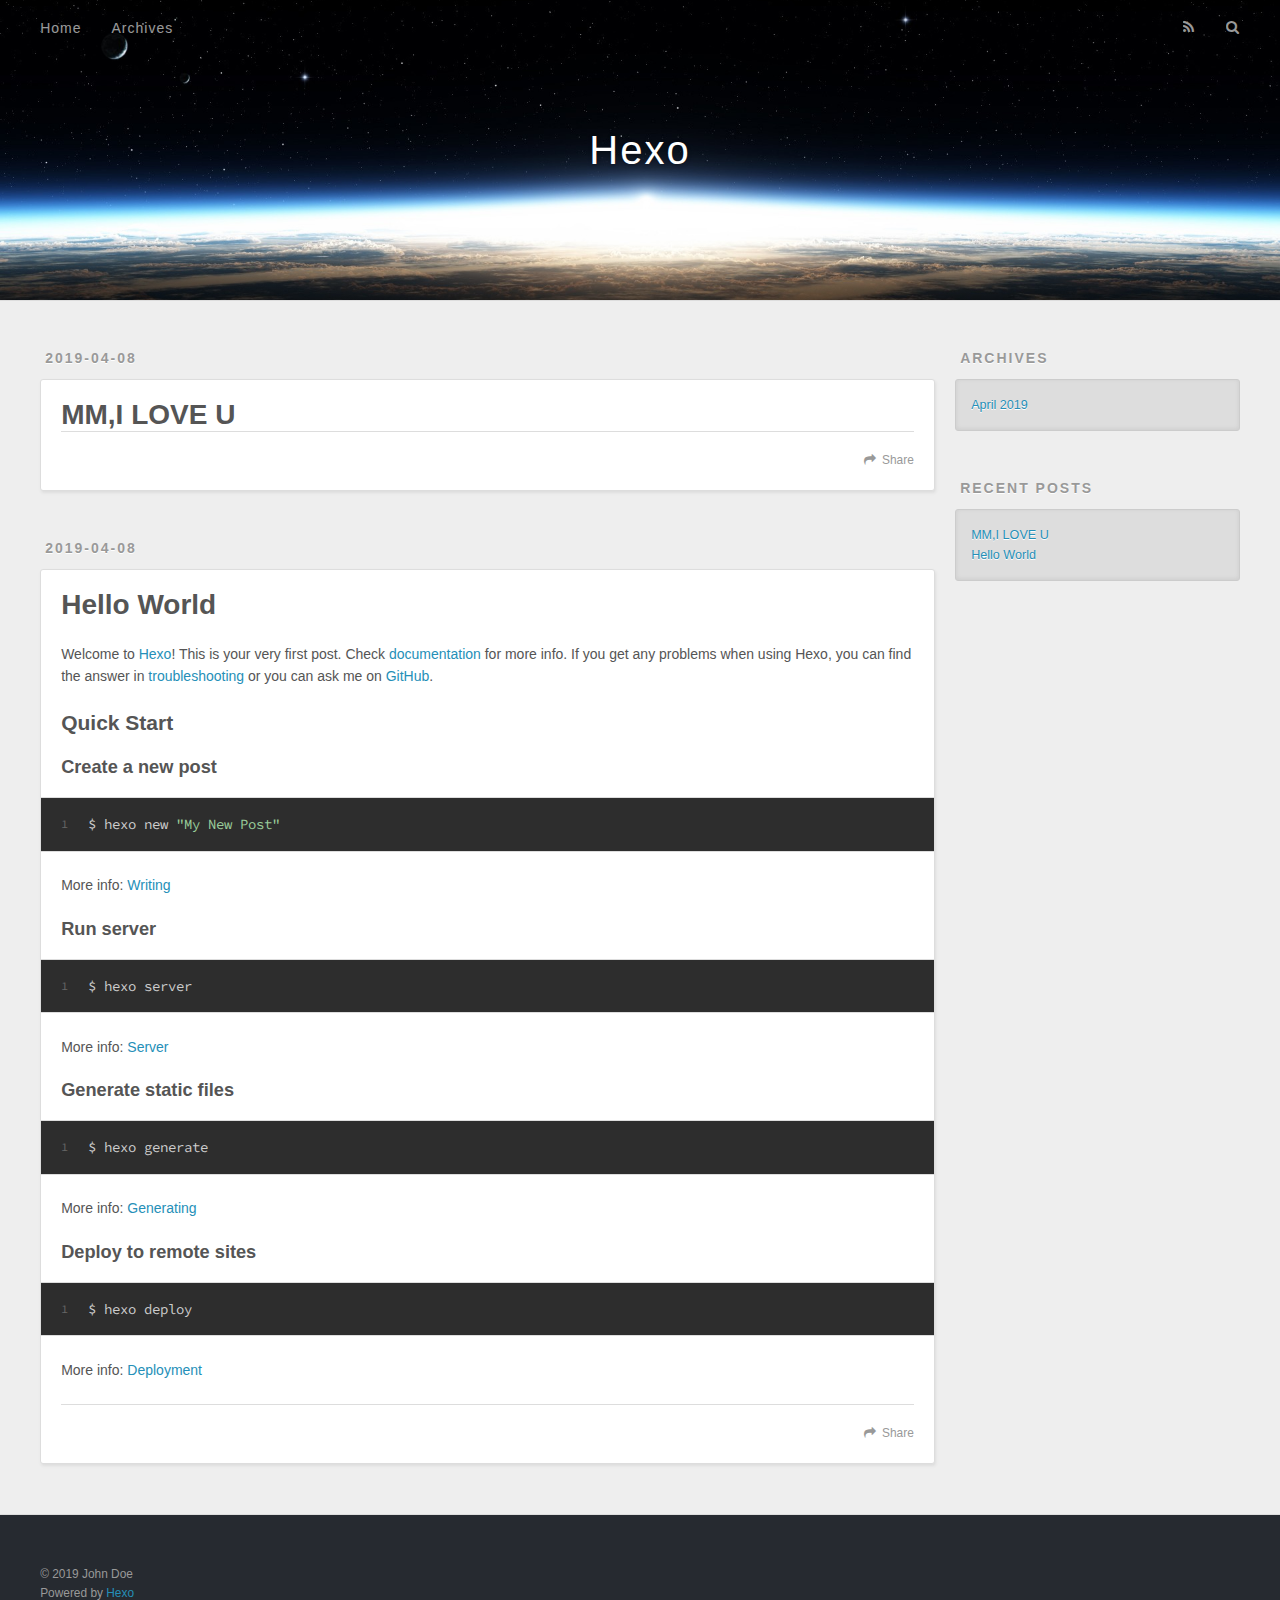
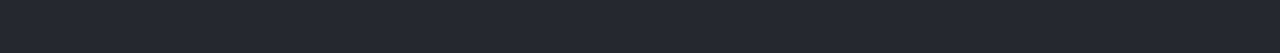
==== index.html @ 5ba22043 "Site updated: 2019-04-08 17:00:58" ====
<!DOCTYPE html>
<html>
<head><meta name="generator" content="Hexo 3.8.0">
  <meta charset="utf-8">
  

  
  <title>Hexo</title>
  <meta name="viewport" content="width=device-width, initial-scale=1, maximum-scale=1">
  <meta property="og:type" content="website">
<meta property="og:title" content="Hexo">
<meta property="og:url" content="http://yoursite.com/index.html">
<meta property="og:site_name" content="Hexo">
<meta property="og:locale" content="default">
<meta name="twitter:card" content="summary">
<meta name="twitter:title" content="Hexo">
  
    <link rel="alternate" href="/atom.xml" title="Hexo" type="application/atom+xml">
  
  
    <link rel="icon" href="/favicon.png">
  
  
    <link href="//fonts.googleapis.com/css?family=Source+Code+Pro" rel="stylesheet" type="text/css">
  
  <link rel="stylesheet" href="/css/style.css">
</head>
</html>
<body>
  <div id="container">
    <div id="wrap">
      <header id="header">
  <div id="banner"></div>
  <div id="header-outer" class="outer">
    <div id="header-title" class="inner">
      <h1 id="logo-wrap">
        <a href="/" id="logo">Hexo</a>
      </h1>
      
    </div>
    <div id="header-inner" class="inner">
      <nav id="main-nav">
        <a id="main-nav-toggle" class="nav-icon"></a>
        
          <a class="main-nav-link" href="/">Home</a>
        
          <a class="main-nav-link" href="/archives">Archives</a>
        
      </nav>
      <nav id="sub-nav">
        
          <a id="nav-rss-link" class="nav-icon" href="/atom.xml" title="RSS Feed"></a>
        
        <a id="nav-search-btn" class="nav-icon" title="Search"></a>
      </nav>
      <div id="search-form-wrap">
        <form action="//google.com/search" method="get" accept-charset="UTF-8" class="search-form"><input type="search" name="q" class="search-form-input" placeholder="Search"><button type="submit" class="search-form-submit">&#xF002;</button><input type="hidden" name="sitesearch" value="http://yoursite.com"></form>
      </div>
    </div>
  </div>
</header>
      <div class="outer">
        <section id="main">
  
    <article id="post-MM-I-LOVE-U" class="article article-type-post" itemscope itemprop="blogPost">
  <div class="article-meta">
    <a href="/2019/04/08/MM-I-LOVE-U/" class="article-date">
  <time datetime="2019-04-08T08:42:18.000Z" itemprop="datePublished">2019-04-08</time>
</a>
    
  </div>
  <div class="article-inner">
    
    
      <header class="article-header">
        
  
    <h1 itemprop="name">
      <a class="article-title" href="/2019/04/08/MM-I-LOVE-U/">MM,I LOVE U</a>
    </h1>
  

      </header>
    
    <div class="article-entry" itemprop="articleBody">
      
        
      
    </div>
    <footer class="article-footer">
      <a data-url="http://yoursite.com/2019/04/08/MM-I-LOVE-U/" data-id="cju83zjp70000f4w2i06jsrc8" class="article-share-link">Share</a>
      
      
    </footer>
  </div>
  
</article>


  
    <article id="post-hello-world" class="article article-type-post" itemscope itemprop="blogPost">
  <div class="article-meta">
    <a href="/2019/04/08/hello-world/" class="article-date">
  <time datetime="2019-04-08T08:13:34.610Z" itemprop="datePublished">2019-04-08</time>
</a>
    
  </div>
  <div class="article-inner">
    
    
      <header class="article-header">
        
  
    <h1 itemprop="name">
      <a class="article-title" href="/2019/04/08/hello-world/">Hello World</a>
    </h1>
  

      </header>
    
    <div class="article-entry" itemprop="articleBody">
      
        <p>Welcome to <a href="https://hexo.io/" target="_blank" rel="noopener">Hexo</a>! This is your very first post. Check <a href="https://hexo.io/docs/" target="_blank" rel="noopener">documentation</a> for more info. If you get any problems when using Hexo, you can find the answer in <a href="https://hexo.io/docs/troubleshooting.html" target="_blank" rel="noopener">troubleshooting</a> or you can ask me on <a href="https://github.com/hexojs/hexo/issues" target="_blank" rel="noopener">GitHub</a>.</p>
<h2 id="Quick-Start"><a href="#Quick-Start" class="headerlink" title="Quick Start"></a>Quick Start</h2><h3 id="Create-a-new-post"><a href="#Create-a-new-post" class="headerlink" title="Create a new post"></a>Create a new post</h3><figure class="highlight bash"><table><tr><td class="gutter"><pre><span class="line">1</span><br></pre></td><td class="code"><pre><span class="line">$ hexo new <span class="string">"My New Post"</span></span><br></pre></td></tr></table></figure>
<p>More info: <a href="https://hexo.io/docs/writing.html" target="_blank" rel="noopener">Writing</a></p>
<h3 id="Run-server"><a href="#Run-server" class="headerlink" title="Run server"></a>Run server</h3><figure class="highlight bash"><table><tr><td class="gutter"><pre><span class="line">1</span><br></pre></td><td class="code"><pre><span class="line">$ hexo server</span><br></pre></td></tr></table></figure>
<p>More info: <a href="https://hexo.io/docs/server.html" target="_blank" rel="noopener">Server</a></p>
<h3 id="Generate-static-files"><a href="#Generate-static-files" class="headerlink" title="Generate static files"></a>Generate static files</h3><figure class="highlight bash"><table><tr><td class="gutter"><pre><span class="line">1</span><br></pre></td><td class="code"><pre><span class="line">$ hexo generate</span><br></pre></td></tr></table></figure>
<p>More info: <a href="https://hexo.io/docs/generating.html" target="_blank" rel="noopener">Generating</a></p>
<h3 id="Deploy-to-remote-sites"><a href="#Deploy-to-remote-sites" class="headerlink" title="Deploy to remote sites"></a>Deploy to remote sites</h3><figure class="highlight bash"><table><tr><td class="gutter"><pre><span class="line">1</span><br></pre></td><td class="code"><pre><span class="line">$ hexo deploy</span><br></pre></td></tr></table></figure>
<p>More info: <a href="https://hexo.io/docs/deployment.html" target="_blank" rel="noopener">Deployment</a></p>

      
    </div>
    <footer class="article-footer">
      <a data-url="http://yoursite.com/2019/04/08/hello-world/" data-id="cju83zjph0001f4w2xnjya88g" class="article-share-link">Share</a>
      
      
    </footer>
  </div>
  
</article>


  


</section>
        
          <aside id="sidebar">
  
    

  
    

  
    
  
    
  <div class="widget-wrap">
    <h3 class="widget-title">Archives</h3>
    <div class="widget">
      <ul class="archive-list"><li class="archive-list-item"><a class="archive-list-link" href="/archives/2019/04/">April 2019</a></li></ul>
    </div>
  </div>


  
    
  <div class="widget-wrap">
    <h3 class="widget-title">Recent Posts</h3>
    <div class="widget">
      <ul>
        
          <li>
            <a href="/2019/04/08/MM-I-LOVE-U/">MM,I LOVE U</a>
          </li>
        
          <li>
            <a href="/2019/04/08/hello-world/">Hello World</a>
          </li>
        
      </ul>
    </div>
  </div>

  
</aside>
        
      </div>
      <footer id="footer">
  
  <div class="outer">
    <div id="footer-info" class="inner">
      &copy; 2019 John Doe<br>
      Powered by <a href="http://hexo.io/" target="_blank">Hexo</a>
    </div>
  </div>
</footer>
    </div>
    <nav id="mobile-nav">
  
    <a href="/" class="mobile-nav-link">Home</a>
  
    <a href="/archives" class="mobile-nav-link">Archives</a>
  
</nav>
    

<script src="//ajax.googleapis.com/ajax/libs/jquery/2.0.3/jquery.min.js"></script>


  <link rel="stylesheet" href="/fancybox/jquery.fancybox.css">
  <script src="/fancybox/jquery.fancybox.pack.js"></script>


<script src="/js/script.js"></script>



  </div>
</body>
</html>
---- css/style.css ----
body {
  width: 100%;
}
body:before,
body:after {
  content: "";
  display: table;
}
body:after {
  clear: both;
}
html,
body,
div,
span,
applet,
object,
iframe,
h1,
h2,
h3,
h4,
h5,
h6,
p,
blockquote,
pre,
a,
abbr,
acronym,
address,
big,
cite,
code,
del,
dfn,
em,
img,
ins,
kbd,
q,
s,
samp,
small,
strike,
strong,
sub,
sup,
tt,
var,
dl,
dt,
dd,
ol,
ul,
li,
fieldset,
form,
label,
legend,
table,
caption,
tbody,
tfoot,
thead,
tr,
th,
td {
  margin: 0;
  padding: 0;
  border: 0;
  outline: 0;
  font-weight: inherit;
  font-style: inherit;
  font-family: inherit;
  font-size: 100%;
  vertical-align: baseline;
}
body {
  line-height: 1;
  color: #000;
  background: #fff;
}
ol,
ul {
  list-style: none;
}
table {
  border-collapse: separate;
  border-spacing: 0;
  vertical-align: middle;
}
caption,
th,
td {
  text-align: left;
  font-weight: normal;
  vertical-align: middle;
}
a img {
  border: none;
}
input,
button {
  margin: 0;
  padding: 0;
}
input::-moz-focus-inner,
button::-moz-focus-inner {
  border: 0;
  padding: 0;
}
@font-face {
  font-family: FontAwesome;
  font-style: normal;
  font-weight: normal;
  src: url("fonts/fontawesome-webfont.eot?v=#4.0.3");
  src: url("fonts/fontawesome-webfont.eot?#iefix&v=#4.0.3") format("embedded-opentype"), url("fonts/fontawesome-webfont.woff?v=#4.0.3") format("woff"), url("fonts/fontawesome-webfont.ttf?v=#4.0.3") format("truetype"), url("fonts/fontawesome-webfont.svg#fontawesomeregular?v=#4.0.3") format("svg");
}
html,
body,
#container {
  height: 100%;
}
body {
  background: #eee;
  font: 14px -apple-system, BlinkMacSystemFont, "Segoe UI", "Roboto", "Oxygen", "Ubuntu", "Cantarell", "Fira Sans", "Droid Sans", "Helvetica Neue", sans-serif;
  -webkit-text-size-adjust: 100%;
}
.outer {
  max-width: 1220px;
  margin: 0 auto;
  padding: 0 20px;
}
.outer:before,
.outer:after {
  content: "";
  display: table;
}
.outer:after {
  clear: both;
}
.inner {
  display: inline;
  float: left;
  width: 98.33333333333333%;
  margin: 0 0.833333333333333%;
}
.left,
.alignleft {
  float: left;
}
.right,
.alignright {
  float: right;
}
.clear {
  clear: both;
}
#container {
  position: relative;
}
.mobile-nav-on {
  overflow: hidden;
}
#wrap {
  height: 100%;
  width: 100%;
  position: absolute;
  top: 0;
  left: 0;
  -webkit-transition: 0.2s ease-out;
  -moz-transition: 0.2s ease-out;
  -ms-transition: 0.2s ease-out;
  transition: 0.2s ease-out;
  z-index: 1;
  background: #eee;
}
.mobile-nav-on #wrap {
  left: 280px;
}
@media screen and (min-width: 768px) {
  #main {
    display: inline;
    float: left;
    width: 73.33333333333333%;
    margin: 0 0.833333333333333%;
  }
}
.article-date,
.article-category-link,
.archive-year,
.widget-title {
  text-decoration: none;
  text-transform: uppercase;
  letter-spacing: 2px;
  color: #999;
  margin-bottom: 1em;
  margin-left: 5px;
  line-height: 1em;
  text-shadow: 0 1px #fff;
  font-weight: bold;
}
.article-inner,
.archive-article-inner {
  background: #fff;
  -webkit-box-shadow: 1px 2px 3px #ddd;
  box-shadow: 1px 2px 3px #ddd;
  border: 1px solid #ddd;
  border-radius: 3px;
}
.article-entry h1,
.widget h1 {
  font-size: 2em;
}
.article-entry h2,
.widget h2 {
  font-size: 1.5em;
}
.article-entry h3,
.widget h3 {
  font-size: 1.3em;
}
.article-entry h4,
.widget h4 {
  font-size: 1.2em;
}
.article-entry h5,
.widget h5 {
  font-size: 1em;
}
.article-entry h6,
.widget h6 {
  font-size: 1em;
  color: #999;
}
.article-entry hr,
.widget hr {
  border: 1px dashed #ddd;
}
.article-entry strong,
.widget strong {
  font-weight: bold;
}
.article-entry em,
.widget em,
.article-entry cite,
.widget cite {
  font-style: italic;
}
.article-entry sup,
.widget sup,
.article-entry sub,
.widget sub {
  font-size: 0.75em;
  line-height: 0;
  position: relative;
  vertical-align: baseline;
}
.article-entry sup,
.widget sup {
  top: -0.5em;
}
.article-entry sub,
.widget sub {
  bottom: -0.2em;
}
.article-entry small,
.widget small {
  font-size: 0.85em;
}
.article-entry acronym,
.widget acronym,
.article-entry abbr,
.widget abbr {
  border-bottom: 1px dotted;
}
.article-entry ul,
.widget ul,
.article-entry ol,
.widget ol,
.article-entry dl,
.widget dl {
  margin: 0 20px;
  line-height: 1.6em;
}
.article-entry ul ul,
.widget ul ul,
.article-entry ol ul,
.widget ol ul,
.article-entry ul ol,
.widget ul ol,
.article-entry ol ol,
.widget ol ol {
  margin-top: 0;
  margin-bottom: 0;
}
.article-entry ul,
.widget ul {
  list-style: disc;
}
.article-entry ol,
.widget ol {
  list-style: decimal;
}
.article-entry dt,
.widget dt {
  font-weight: bold;
}
#header {
  height: 300px;
  position: relative;
  border-bottom: 1px solid #ddd;
}
#header:before,
#header:after {
  content: "";
  position: absolute;
  left: 0;
  right: 0;
  height: 40px;
}
#header:before {
  top: 0;
  background: -webkit-linear-gradient(rgba(0,0,0,0.2), transparent);
  background: -moz-linear-gradient(rgba(0,0,0,0.2), transparent);
  background: -ms-linear-gradient(rgba(0,0,0,0.2), transparent);
  background: linear-gradient(rgba(0,0,0,0.2), transparent);
}
#header:after {
  bottom: 0;
  background: -webkit-linear-gradient(transparent, rgba(0,0,0,0.2));
  background: -moz-linear-gradient(transparent, rgba(0,0,0,0.2));
  background: -ms-linear-gradient(transparent, rgba(0,0,0,0.2));
  background: linear-gradient(transparent, rgba(0,0,0,0.2));
}
#header-outer {
  height: 100%;
  position: relative;
}
#header-inner {
  position: relative;
  overflow: hidden;
}
#banner {
  position: absolute;
  top: 0;
  left: 0;
  width: 100%;
  height: 100%;
  background: url("images/banner.jpg") center #000;
  -webkit-background-size: cover;
  -moz-background-size: cover;
  background-size: cover;
  z-index: -1;
}
#header-title {
  text-align: center;
  height: 40px;
  position: absolute;
  top: 50%;
  left: 0;
  margin-top: -20px;
}
#logo,
#subtitle {
  text-decoration: none;
  color: #fff;
  font-weight: 300;
  text-shadow: 0 1px 4px rgba(0,0,0,0.3);
}
#logo {
  font-size: 40px;
  line-height: 40px;
  letter-spacing: 2px;
}
#subtitle {
  font-size: 16px;
  line-height: 16px;
  letter-spacing: 1px;
}
#subtitle-wrap {
  margin-top: 16px;
}
#main-nav {
  float: left;
  margin-left: -15px;
}
.nav-icon,
.main-nav-link {
  float: left;
  color: #fff;
  opacity: 0.6;
  text-decoration: none;
  text-shadow: 0 1px rgba(0,0,0,0.2);
  -webkit-transition: opacity 0.2s;
  -moz-transition: opacity 0.2s;
  -ms-transition: opacity 0.2s;
  transition: opacity 0.2s;
  display: block;
  padding: 20px 15px;
}
.nav-icon:hover,
.main-nav-link:hover {
  opacity: 1;
}
.nav-icon {
  font-family: FontAwesome;
  text-align: center;
  font-size: 14px;
  width: 14px;
  height: 14px;
  padding: 20px 15px;
  position: relative;
  cursor: pointer;
}
.main-nav-link {
  font-weight: 300;
  letter-spacing: 1px;
}
@media screen and (max-width: 479px) {
  .main-nav-link {
    display: none;
  }
}
#main-nav-toggle {
  display: none;
}
#main-nav-toggle:before {
  content: "\f0c9";
}
@media screen and (max-width: 479px) {
  #main-nav-toggle {
    display: block;
  }
}
#sub-nav {
  float: right;
  margin-right: -15px;
}
#nav-rss-link:before {
  content: "\f09e";
}
#nav-search-btn:before {
  content: "\f002";
}
#search-form-wrap {
  position: absolute;
  top: 15px;
  width: 150px;
  height: 30px;
  right: -150px;
  opacity: 0;
  -webkit-transition: 0.2s ease-out;
  -moz-transition: 0.2s ease-out;
  -ms-transition: 0.2s ease-out;
  transition: 0.2s ease-out;
}
#search-form-wrap.on {
  opacity: 1;
  right: 0;
}
@media screen and (max-width: 479px) {
  #search-form-wrap {
    width: 100%;
    right: -100%;
  }
}
.search-form {
  position: absolute;
  top: 0;
  left: 0;
  right: 0;
  background: #fff;
  padding: 5px 15px;
  border-radius: 15px;
  -webkit-box-shadow: 0 0 10px rgba(0,0,0,0.3);
  box-shadow: 0 0 10px rgba(0,0,0,0.3);
}
.search-form-input {
  border: none;
  background: none;
  color: #555;
  width: 100%;
  font: 13px -apple-system, BlinkMacSystemFont, "Segoe UI", "Roboto", "Oxygen", "Ubuntu", "Cantarell", "Fira Sans", "Droid Sans", "Helvetica Neue", sans-serif;
  outline: none;
}
.search-form-input::-webkit-search-results-decoration,
.search-form-input::-webkit-search-cancel-button {
  -webkit-appearance: none;
}
.search-form-submit {
  position: absolute;
  top: 50%;
  right: 10px;
  margin-top: -7px;
  font: 13px FontAwesome;
  border: none;
  background: none;
  color: #bbb;
  cursor: pointer;
}
.search-form-submit:hover,
.search-form-submit:focus {
  color: #777;
}
.article {
  margin: 50px 0;
}
.article-inner {
  overflow: hidden;
}
.article-meta:before,
.article-meta:after {
  content: "";
  display: table;
}
.article-meta:after {
  clear: both;
}
.article-date {
  float: left;
}
.article-category {
  float: left;
  line-height: 1em;
  color: #ccc;
  text-shadow: 0 1px #fff;
  margin-left: 8px;
}
.article-category:before {
  content: "\2022";
}
.article-category-link {
  margin: 0 12px 1em;
}
.article-header {
  padding: 20px 20px 0;
}
.article-title {
  text-decoration: none;
  font-size: 2em;
  font-weight: bold;
  color: #555;
  line-height: 1.1em;
  -webkit-transition: color 0.2s;
  -moz-transition: color 0.2s;
  -ms-transition: color 0.2s;
  transition: color 0.2s;
}
a.article-title:hover {
  color: #258fb8;
}
.article-entry {
  color: #555;
  padding: 0 20px;
}
.article-entry:before,
.article-entry:after {
  content: "";
  display: table;
}
.article-entry:after {
  clear: both;
}
.article-entry p,
.article-entry table {
  line-height: 1.6em;
  margin: 1.6em 0;
}
.article-entry h1,
.article-entry h2,
.article-entry h3,
.article-entry h4,
.article-entry h5,
.article-entry h6 {
  font-weight: bold;
}
.article-entry h1,
.article-entry h2,
.article-entry h3,
.article-entry h4,
.article-entry h5,
.article-entry h6 {
  line-height: 1.1em;
  margin: 1.1em 0;
}
.article-entry a {
  color: #258fb8;
  text-decoration: none;
}
.article-entry a:hover {
  text-decoration: underline;
}
.article-entry ul,
.article-entry ol,
.article-entry dl {
  margin-top: 1.6em;
  margin-bottom: 1.6em;
}
.article-entry img,
.article-entry video {
  max-width: 100%;
  height: auto;
  display: block;
  margin: auto;
}
.article-entry iframe {
  border: none;
}
.article-entry table {
  width: 100%;
  border-collapse: collapse;
  border-spacing: 0;
}
.article-entry th {
  font-weight: bold;
  border-bottom: 3px solid #ddd;
  padding-bottom: 0.5em;
}
.article-entry td {
  border-bottom: 1px solid #ddd;
  padding: 10px 0;
}
.article-entry blockquote {
  font-family: Georgia, "Times New Roman", serif;
  font-size: 1.4em;
  margin: 1.6em 20px;
  text-align: center;
}
.article-entry blockquote footer {
  font-size: 14px;
  margin: 1.6em 0;
  font-family: -apple-system, BlinkMacSystemFont, "Segoe UI", "Roboto", "Oxygen", "Ubuntu", "Cantarell", "Fira Sans", "Droid Sans", "Helvetica Neue", sans-serif;
}
.article-entry blockquote footer cite:before {
  content: "—";
  padding: 0 0.5em;
}
.article-entry .pullquote {
  text-align: left;
  width: 45%;
  margin: 0;
}
.article-entry .pullquote.left {
  margin-left: 0.5em;
  margin-right: 1em;
}
.article-entry .pullquote.right {
  margin-right: 0.5em;
  margin-left: 1em;
}
.article-entry .caption {
  color: #999;
  display: block;
  font-size: 0.9em;
  margin-top: 0.5em;
  position: relative;
  text-align: center;
}
.article-entry .video-container {
  position: relative;
  padding-top: 56.25%;
  height: 0;
  overflow: hidden;
}
.article-entry .video-container iframe,
.article-entry .video-container object,
.article-entry .video-container embed {
  position: absolute;
  top: 0;
  left: 0;
  width: 100%;
  height: 100%;
  margin-top: 0;
}
.article-more-link a {
  display: inline-block;
  line-height: 1em;
  padding: 6px 15px;
  border-radius: 15px;
  background: #eee;
  color: #999;
  text-shadow: 0 1px #fff;
  text-decoration: none;
}
.article-more-link a:hover {
  background: #258fb8;
  color: #fff;
  text-decoration: none;
  text-shadow: 0 1px #1e7293;
}
.article-footer {
  font-size: 0.85em;
  line-height: 1.6em;
  border-top: 1px solid #ddd;
  padding-top: 1.6em;
  margin: 0 20px 20px;
}
.article-footer:before,
.article-footer:after {
  content: "";
  display: table;
}
.article-footer:after {
  clear: both;
}
.article-footer a {
  color: #999;
  text-decoration: none;
}
.article-footer a:hover {
  color: #555;
}
.article-tag-list-item {
  float: left;
  margin-right: 10px;
}
.article-tag-list-link:before {
  content: "#";
}
.article-comment-link {
  float: right;
}
.article-comment-link:before {
  content: "\f075";
  font-family: FontAwesome;
  padding-right: 8px;
}
.article-share-link {
  cursor: pointer;
  float: right;
  margin-left: 20px;
}
.article-share-link:before {
  content: "\f064";
  font-family: FontAwesome;
  padding-right: 6px;
}
#article-nav {
  position: relative;
}
#article-nav:before,
#article-nav:after {
  content: "";
  display: table;
}
#article-nav:after {
  clear: both;
}
@media screen and (min-width: 768px) {
  #article-nav {
    margin: 50px 0;
  }
  #article-nav:before {
    width: 8px;
    height: 8px;
    position: absolute;
    top: 50%;
    left: 50%;
    margin-top: -4px;
    margin-left: -4px;
    content: "";
    border-radius: 50%;
    background: #ddd;
    -webkit-box-shadow: 0 1px 2px #fff;
    box-shadow: 0 1px 2px #fff;
  }
}
.article-nav-link-wrap {
  text-decoration: none;
  text-shadow: 0 1px #fff;
  color: #999;
  -webkit-box-sizing: border-box;
  -moz-box-sizing: border-box;
  box-sizing: border-box;
  margin-top: 50px;
  text-align: center;
  display: block;
}
.article-nav-link-wrap:hover {
  color: #555;
}
@media screen and (min-width: 768px) {
  .article-nav-link-wrap {
    width: 50%;
    margin-top: 0;
  }
}
@media screen and (min-width: 768px) {
  #article-nav-newer {
    float: left;
    text-align: right;
    padding-right: 20px;
  }
}
@media screen and (min-width: 768px) {
  #article-nav-older {
    float: right;
    text-align: left;
    padding-left: 20px;
  }
}
.article-nav-caption {
  text-transform: uppercase;
  letter-spacing: 2px;
  color: #ddd;
  line-height: 1em;
  font-weight: bold;
}
#article-nav-newer .article-nav-caption {
  margin-right: -2px;
}
.article-nav-title {
  font-size: 0.85em;
  line-height: 1.6em;
  margin-top: 0.5em;
}
.article-share-box {
  position: absolute;
  display: none;
  background: #fff;
  -webkit-box-shadow: 1px 2px 10px rgba(0,0,0,0.2);
  box-shadow: 1px 2px 10px rgba(0,0,0,0.2);
  border-radius: 3px;
  margin-left: -145px;
  overflow: hidden;
  z-index: 1;
}
.article-share-box.on {
  display: block;
}
.article-share-input {
  width: 100%;
  background: none;
  -webkit-box-sizing: border-box;
  -moz-box-sizing: border-box;
  box-sizing: border-box;
  font: 14px -apple-system, BlinkMacSystemFont, "Segoe UI", "Roboto", "Oxygen", "Ubuntu", "Cantarell", "Fira Sans", "Droid Sans", "Helvetica Neue", sans-serif;
  padding: 0 15px;
  color: #555;
  outline: none;
  border: 1px solid #ddd;
  border-radius: 3px 3px 0 0;
  height: 36px;
  line-height: 36px;
}
.article-share-links {
  background: #eee;
}
.article-share-links:before,
.article-share-links:after {
  content: "";
  display: table;
}
.article-share-links:after {
  clear: both;
}
.article-share-twitter,
.article-share-facebook,
.article-share-pinterest,
.article-share-google {
  width: 50px;
  height: 36px;
  display: block;
  float: left;
  position: relative;
  color: #999;
  text-shadow: 0 1px #fff;
}
.article-share-twitter:before,
.article-share-facebook:before,
.article-share-pinterest:before,
.article-share-google:before {
  font-size: 20px;
  font-family: FontAwesome;
  width: 20px;
  height: 20px;
  position: absolute;
  top: 50%;
  left: 50%;
  margin-top: -10px;
  margin-left: -10px;
  text-align: center;
}
.article-share-twitter:hover,
.article-share-facebook:hover,
.article-share-pinterest:hover,
.article-share-google:hover {
  color: #fff;
}
.article-share-twitter:before {
  content: "\f099";
}
.article-share-twitter:hover {
  background: #00aced;
  text-shadow: 0 1px #008abe;
}
.article-share-facebook:before {
  content: "\f09a";
}
.article-share-facebook:hover {
  background: #3b5998;
  text-shadow: 0 1px #2f477a;
}
.article-share-pinterest:before {
  content: "\f0d2";
}
.article-share-pinterest:hover {
  background: #cb2027;
  text-shadow: 0 1px #a21a1f;
}
.article-share-google:before {
  content: "\f0d5";
}
.article-share-google:hover {
  background: #dd4b39;
  text-shadow: 0 1px #be3221;
}
.article-gallery {
  background: #000;
  position: relative;
}
.article-gallery-photos {
  position: relative;
  overflow: hidden;
}
.article-gallery-img {
  display: none;
  max-width: 100%;
}
.article-gallery-img:first-child {
  display: block;
}
.article-gallery-img.loaded {
  position: absolute;
  display: block;
}
.article-gallery-img img {
  display: block;
  max-width: 100%;
  margin: 0 auto;
}
#comments {
  background: #fff;
  -webkit-box-shadow: 1px 2px 3px #ddd;
  box-shadow: 1px 2px 3px #ddd;
  padding: 20px;
  border: 1px solid #ddd;
  border-radius: 3px;
  margin: 50px 0;
}
#comments a {
  color: #258fb8;
}
.archives-wrap {
  margin: 50px 0;
}
.archives:before,
.archives:after {
  content: "";
  display: table;
}
.archives:after {
  clear: both;
}
.archive-year-wrap {
  margin-bottom: 1em;
}
.archives {
  -webkit-column-gap: 10px;
  -moz-column-gap: 10px;
  column-gap: 10px;
}
@media screen and (min-width: 480px) and (max-width: 767px) {
  .archives {
    -webkit-column-count: 2;
    -moz-column-count: 2;
    column-count: 2;
  }
}
@media screen and (min-width: 768px) {
  .archives {
    -webkit-column-count: 3;
    -moz-column-count: 3;
    column-count: 3;
  }
}
.archive-article {
  -webkit-column-break-inside: avoid;
  page-break-inside: avoid;
  overflow: hidden;
  break-inside: avoid-column;
}
.archive-article-inner {
  padding: 10px;
  margin-bottom: 15px;
}
.archive-article-title {
  text-decoration: none;
  font-weight: bold;
  color: #555;
  -webkit-transition: color 0.2s;
  -moz-transition: color 0.2s;
  -ms-transition: color 0.2s;
  transition: color 0.2s;
  line-height: 1.6em;
}
.archive-article-title:hover {
  color: #258fb8;
}
.archive-article-footer {
  margin-top: 1em;
}
.archive-article-date {
  color: #999;
  text-decoration: none;
  font-size: 0.85em;
  line-height: 1em;
  margin-bottom: 0.5em;
  display: block;
}
#page-nav {
  margin: 50px auto;
  background: #fff;
  -webkit-box-shadow: 1px 2px 3px #ddd;
  box-shadow: 1px 2px 3px #ddd;
  border: 1px solid #ddd;
  border-radius: 3px;
  text-align: center;
  color: #999;
  overflow: hidden;
}
#page-nav:before,
#page-nav:after {
  content: "";
  display: table;
}
#page-nav:after {
  clear: both;
}
#page-nav a,
#page-nav span {
  padding: 10px 20px;
  line-height: 1;
  height: 2ex;
}
#page-nav a {
  color: #999;
  text-decoration: none;
}
#page-nav a:hover {
  background: #999;
  color: #fff;
}
#page-nav .prev {
  float: left;
}
#page-nav .next {
  float: right;
}
#page-nav .page-number {
  display: inline-block;
}
@media screen and (max-width: 479px) {
  #page-nav .page-number {
    display: none;
  }
}
#page-nav .current {
  color: #555;
  font-weight: bold;
}
#page-nav .space {
  color: #ddd;
}
#footer {
  background: #262a30;
  padding: 50px 0;
  border-top: 1px solid #ddd;
  color: #999;
}
#footer a {
  color: #258fb8;
  text-decoration: none;
}
#footer a:hover {
  text-decoration: underline;
}
#footer-info {
  line-height: 1.6em;
  font-size: 0.85em;
}
.article-entry pre,
.article-entry .highlight {
  background: #2d2d2d;
  margin: 0 -20px;
  padding: 15px 20px;
  border-style: solid;
  border-color: #ddd;
  border-width: 1px 0;
  overflow: auto;
  color: #ccc;
  line-height: 22.400000000000002px;
}
.article-entry .highlight .gutter pre,
.article-entry .gist .gist-file .gist-data .line-numbers {
  color: #666;
  font-size: 0.85em;
}
.article-entry pre,
.article-entry code {
  font-family: "Source Code Pro", Consolas, Monaco, Menlo, Consolas, monospace;
}
.article-entry code {
  background: #eee;
  text-shadow: 0 1px #fff;
  padding: 0 0.3em;
}
.article-entry pre code {
  background: none;
  text-shadow: none;
  padding: 0;
}
.article-entry .highlight pre {
  border: none;
  margin: 0;
  padding: 0;
}
.article-entry .highlight table {
  margin: 0;
  width: auto;
}
.article-entry .highlight td {
  border: none;
  padding: 0;
}
.article-entry .highlight figcaption {
  font-size: 0.85em;
  color: #999;
  line-height: 1em;
  margin-bottom: 1em;
}
.article-entry .highlight figcaption:before,
.article-entry .highlight figcaption:after {
  content: "";
  display: table;
}
.article-entry .highlight figcaption:after {
  clear: both;
}
.article-entry .highlight figcaption a {
  float: right;
}
.article-entry .highlight .gutter pre {
  text-align: right;
  padding-right: 20px;
}
.article-entry .highlight .line {
  height: 22.400000000000002px;
}
.article-entry .highlight .line.marked {
  background: #515151;
}
.article-entry .gist {
  margin: 0 -20px;
  border-style: solid;
  border-color: #ddd;
  border-width: 1px 0;
  background: #2d2d2d;
  padding: 15px 20px 15px 0;
}
.article-entry .gist .gist-file {
  border: none;
  font-family: "Source Code Pro", Consolas, Monaco, Menlo, Consolas, monospace;
  margin: 0;
}
.article-entry .gist .gist-file .gist-data {
  background: none;
  border: none;
}
.article-entry .gist .gist-file .gist-data .line-numbers {
  background: none;
  border: none;
  padding: 0 20px 0 0;
}
.article-entry .gist .gist-file .gist-data .line-data {
  padding: 0 !important;
}
.article-entry .gist .gist-file .highlight {
  margin: 0;
  padding: 0;
  border: none;
}
.article-entry .gist .gist-file .gist-meta {
  background: #2d2d2d;
  color: #999;
  font: 0.85em -apple-system, BlinkMacSystemFont, "Segoe UI", "Roboto", "Oxygen", "Ubuntu", "Cantarell", "Fira Sans", "Droid Sans", "Helvetica Neue", sans-serif;
  text-shadow: 0 0;
  padding: 0;
  margin-top: 1em;
  margin-left: 20px;
}
.article-entry .gist .gist-file .gist-meta a {
  color: #258fb8;
  font-weight: normal;
}
.article-entry .gist .gist-file .gist-meta a:hover {
  text-decoration: underline;
}
pre .comment,
pre .title {
  color: #999;
}
pre .variable,
pre .attribute,
pre .tag,
pre .regexp,
pre .ruby .constant,
pre .xml .tag .title,
pre .xml .pi,
pre .xml .doctype,
pre .html .doctype,
pre .css .id,
pre .css .class,
pre .css .pseudo {
  color: #f2777a;
}
pre .number,
pre .preprocessor,
pre .built_in,
pre .literal,
pre .params,
pre .constant {
  color: #f99157;
}
pre .class,
pre .ruby .class .title,
pre .css .rules .attribute {
  color: #9c9;
}
pre .string,
pre .value,
pre .inheritance,
pre .header,
pre .ruby .symbol,
pre .xml .cdata {
  color: #9c9;
}
pre .css .hexcolor {
  color: #6cc;
}
pre .function,
pre .python .decorator,
pre .python .title,
pre .ruby .function .title,
pre .ruby .title .keyword,
pre .perl .sub,
pre .javascript .title,
pre .coffeescript .title {
  color: #69c;
}
pre .keyword,
pre .javascript .function {
  color: #c9c;
}
@media screen and (max-width: 479px) {
  #mobile-nav {
    position: absolute;
    top: 0;
    left: 0;
    width: 280px;
    height: 100%;
    background: #191919;
    border-right: 1px solid #fff;
  }
}
@media screen and (max-width: 479px) {
  .mobile-nav-link {
    display: block;
    color: #999;
    text-decoration: none;
    padding: 15px 20px;
    font-weight: bold;
  }
  .mobile-nav-link:hover {
    color: #fff;
  }
}
@media screen and (min-width: 768px) {
  #sidebar {
    display: inline;
    float: left;
    width: 23.333333333333332%;
    margin: 0 0.833333333333333%;
  }
}
.widget-wrap {
  margin: 50px 0;
}
.widget {
  color: #777;
  text-shadow: 0 1px #fff;
  background: #ddd;
  -webkit-box-shadow: 0 -1px 4px #ccc inset;
  box-shadow: 0 -1px 4px #ccc inset;
  border: 1px solid #ccc;
  padding: 15px;
  border-radius: 3px;
}
.widget a {
  color: #258fb8;
  text-decoration: none;
}
.widget a:hover {
  text-decoration: underline;
}
.widget ul ul,
.widget ol ul,
.widget dl ul,
.widget ul ol,
.widget ol ol,
.widget dl ol,
.widget ul dl,
.widget ol dl,
.widget dl dl {
  margin-left: 15px;
  list-style: disc;
}
.widget {
  line-height: 1.6em;
  word-wrap: break-word;
  font-size: 0.9em;
}
.widget ul,
.widget ol {
  list-style: none;
  margin: 0;
}
.widget ul ul,
.widget ol ul,
.widget ul ol,
.widget ol ol {
  margin: 0 20px;
}
.widget ul ul,
.widget ol ul {
  list-style: disc;
}
.widget ul ol,
.widget ol ol {
  list-style: decimal;
}
.category-list-count,
.tag-list-count,
.archive-list-count {
  padding-left: 5px;
  color: #999;
  font-size: 0.85em;
}
.category-list-count:before,
.tag-list-count:before,
.archive-list-count:before {
  content: "(";
}
.category-list-count:after,
.tag-list-count:after,
.archive-list-count:after {
  content: ")";
}
.tagcloud a {
  margin-right: 5px;
  display: inline-block;
}
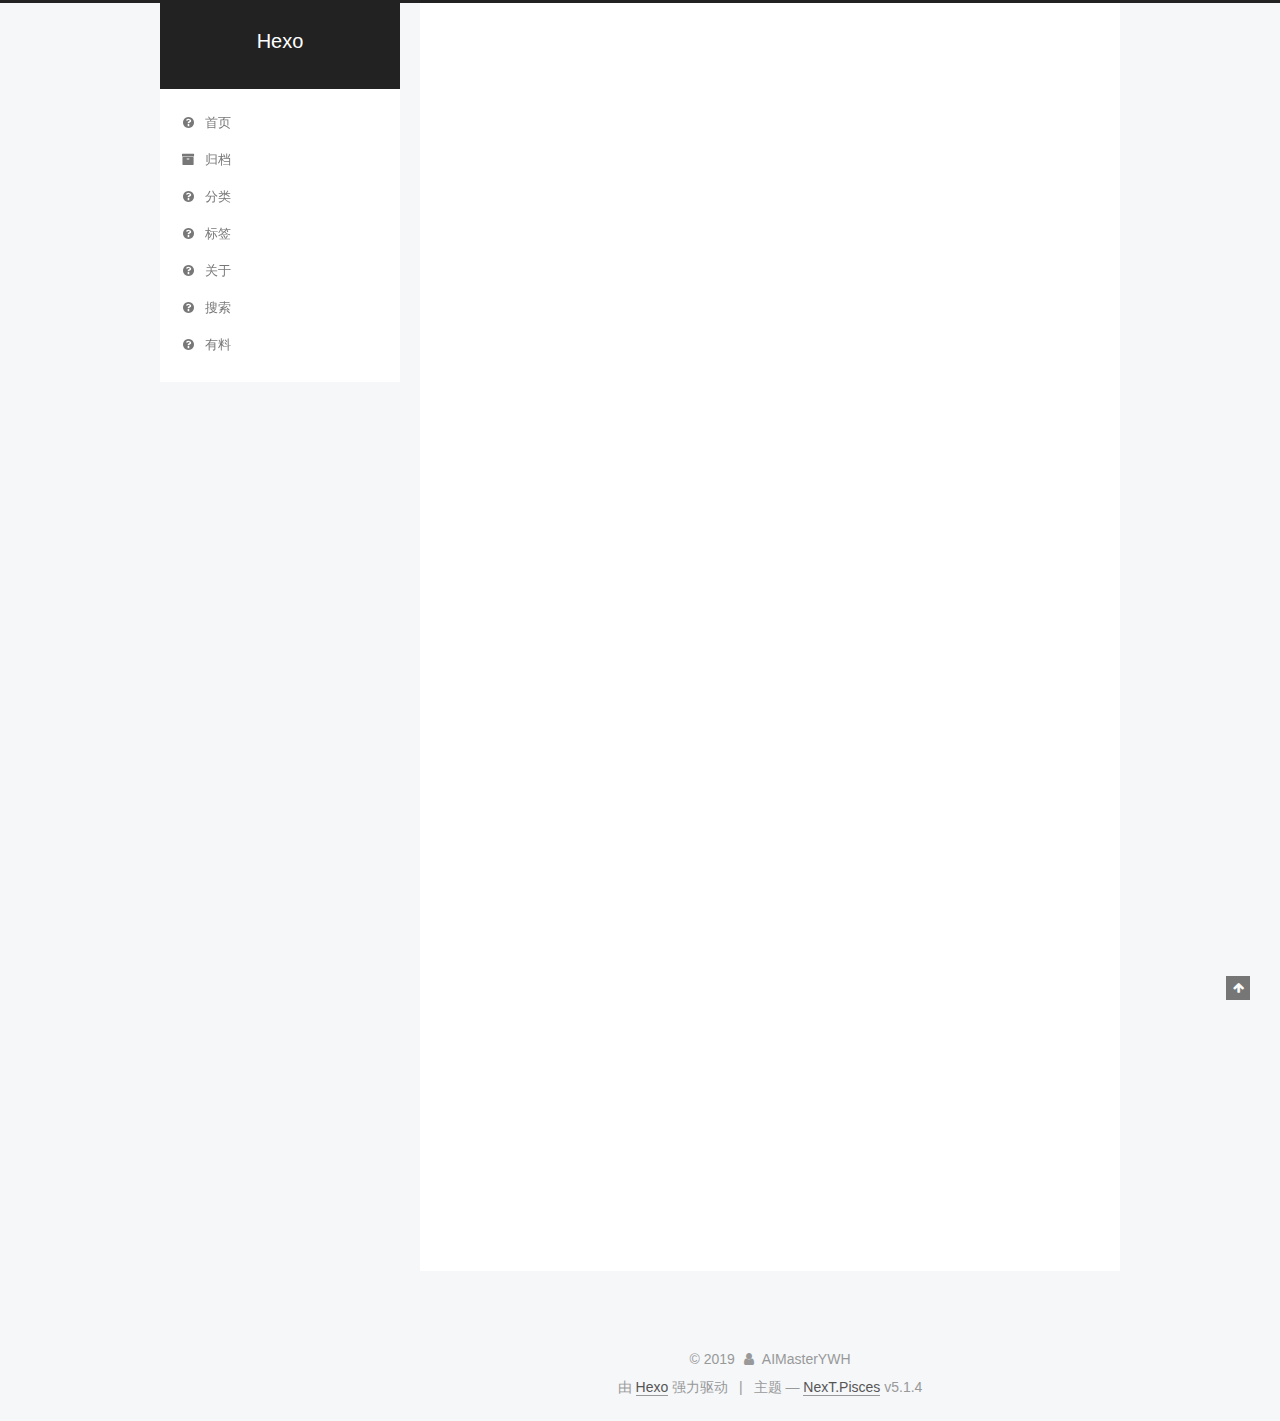
==== commit 949d81d0: "Site updated: 2019-04-08 18:37:07" ====
--- a/index.html
+++ b/index.html
@@ -1,126 +1,475 @@
 <!DOCTYPE html>
-<html>
+
+
+
+  
+
+
+<html class="theme-next pisces use-motion" lang="zh-Hans">
 <head><meta name="generator" content="Hexo 3.8.0">
-  <meta charset="utf-8">
-  
-
-  
-  <title>Hexo</title>
-  <meta name="viewport" content="width=device-width, initial-scale=1, maximum-scale=1">
-  <meta property="og:type" content="website">
+  <meta charset="UTF-8">
+<meta http-equiv="X-UA-Compatible" content="IE=edge">
+<meta name="viewport" content="width=device-width, initial-scale=1, maximum-scale=1">
+<meta name="theme-color" content="#222">
+
+
+
+
+
+
+
+
+
+<meta http-equiv="Cache-Control" content="no-transform">
+<meta http-equiv="Cache-Control" content="no-siteapp">
+
+
+
+
+
+
+
+
+
+
+
+
+
+
+
+
+  
+  
+  <link href="/lib/fancybox/source/jquery.fancybox.css?v=2.1.5" rel="stylesheet" type="text/css">
+
+
+
+
+
+
+
+<link href="/lib/font-awesome/css/font-awesome.min.css?v=4.6.2" rel="stylesheet" type="text/css">
+
+<link href="/css/main.css?v=5.1.4" rel="stylesheet" type="text/css">
+
+
+  <link rel="apple-touch-icon" sizes="180x180" href="/images/apple-touch-icon-next.png?v=5.1.4">
+
+
+  <link rel="icon" type="image/png" sizes="32x32" href="/images/favicon-32x32-next.png?v=5.1.4">
+
+
+  <link rel="icon" type="image/png" sizes="16x16" href="/images/favicon-16x16-next.png?v=5.1.4">
+
+
+  <link rel="mask-icon" href="/images/logo.svg?v=5.1.4" color="#222">
+
+
+
+
+
+  <meta name="keywords" content="Hexo, NexT">
+
+
+
+
+
+
+
+
+
+
+<meta property="og:type" content="website">
 <meta property="og:title" content="Hexo">
 <meta property="og:url" content="http://yoursite.com/index.html">
 <meta property="og:site_name" content="Hexo">
-<meta property="og:locale" content="default">
+<meta property="og:locale" content="zh-Hans">
 <meta name="twitter:card" content="summary">
 <meta name="twitter:title" content="Hexo">
-  
-    <link rel="alternate" href="/atom.xml" title="Hexo" type="application/atom+xml">
-  
-  
-    <link rel="icon" href="/favicon.png">
-  
-  
-    <link href="//fonts.googleapis.com/css?family=Source+Code+Pro" rel="stylesheet" type="text/css">
-  
-  <link rel="stylesheet" href="/css/style.css">
+
+
+
+<script type="text/javascript" id="hexo.configurations">
+  var NexT = window.NexT || {};
+  var CONFIG = {
+    root: '/',
+    scheme: 'Pisces',
+    version: '5.1.4',
+    sidebar: {"position":"left","display":"post","offset":12,"b2t":false,"scrollpercent":false,"onmobile":false},
+    fancybox: true,
+    tabs: true,
+    motion: {"enable":true,"async":false,"transition":{"post_block":"fadeIn","post_header":"slideDownIn","post_body":"slideDownIn","coll_header":"slideLeftIn","sidebar":"slideUpIn"}},
+    duoshuo: {
+      userId: '0',
+      author: '博主'
+    },
+    algolia: {
+      applicationID: '',
+      apiKey: '',
+      indexName: '',
+      hits: {"per_page":10},
+      labels: {"input_placeholder":"Search for Posts","hits_empty":"We didn't find any results for the search: ${query}","hits_stats":"${hits} results found in ${time} ms"}
+    }
+  };
+</script>
+
+
+
+  <link rel="canonical" href="http://yoursite.com/">
+
+
+
+
+
+  <title>Hexo</title>
+  
+
+
+
+
+
+
+
+
 </head>
-</html>
-<body>
-  <div id="container">
-    <div id="wrap">
-      <header id="header">
-  <div id="banner"></div>
-  <div id="header-outer" class="outer">
-    <div id="header-title" class="inner">
-      <h1 id="logo-wrap">
-        <a href="/" id="logo">Hexo</a>
-      </h1>
-      
+
+<body itemscope itemtype="http://schema.org/WebPage" lang="zh-Hans">
+
+  
+  
+    
+  
+
+  <div class="container sidebar-position-left 
+  page-home">
+    <div class="headband"></div>
+
+    <header id="header" class="header" itemscope itemtype="http://schema.org/WPHeader">
+      <div class="header-inner"><div class="site-brand-wrapper">
+  <div class="site-meta ">
+    
+
+    <div class="custom-logo-site-title">
+      <a href="/" class="brand" rel="start">
+        <span class="logo-line-before"><i></i></span>
+        <span class="site-title">Hexo</span>
+        <span class="logo-line-after"><i></i></span>
+      </a>
     </div>
-    <div id="header-inner" class="inner">
-      <nav id="main-nav">
-        <a id="main-nav-toggle" class="nav-icon"></a>
-        
-          <a class="main-nav-link" href="/">Home</a>
-        
-          <a class="main-nav-link" href="/archives">Archives</a>
-        
-      </nav>
-      <nav id="sub-nav">
-        
-          <a id="nav-rss-link" class="nav-icon" href="/atom.xml" title="RSS Feed"></a>
-        
-        <a id="nav-search-btn" class="nav-icon" title="Search"></a>
-      </nav>
-      <div id="search-form-wrap">
-        <form action="//google.com/search" method="get" accept-charset="UTF-8" class="search-form"><input type="search" name="q" class="search-form-input" placeholder="Search"><button type="submit" class="search-form-submit">&#xF002;</button><input type="hidden" name="sitesearch" value="http://yoursite.com"></form>
-      </div>
+      
+        <p class="site-subtitle"></p>
+      
+  </div>
+
+  <div class="site-nav-toggle">
+    <button>
+      <span class="btn-bar"></span>
+      <span class="btn-bar"></span>
+      <span class="btn-bar"></span>
+    </button>
+  </div>
+</div>
+
+<nav class="site-nav">
+  
+
+  
+    <ul id="menu" class="menu">
+      
+        
+        <li class="menu-item menu-item-home">
+          <a href="/" rel="section">
+            
+              <i class="menu-item-icon fa fa-fw fa-question-circle"></i> <br>
+            
+            首页
+          </a>
+        </li>
+      
+        
+        <li class="menu-item menu-item-archives">
+          <a href="/archives/" rel="section">
+            
+              <i class="menu-item-icon fa fa-fw fa-archive"></i> <br>
+            
+            归档
+          </a>
+        </li>
+      
+        
+        <li class="menu-item menu-item-categories">
+          <a href="/categories" rel="section">
+            
+              <i class="menu-item-icon fa fa-fw fa-question-circle"></i> <br>
+            
+            分类
+          </a>
+        </li>
+      
+        
+        <li class="menu-item menu-item-tags">
+          <a href="/tags" rel="section">
+            
+              <i class="menu-item-icon fa fa-fw fa-question-circle"></i> <br>
+            
+            标签
+          </a>
+        </li>
+      
+        
+        <li class="menu-item menu-item-about">
+          <a href="/about" rel="section">
+            
+              <i class="menu-item-icon fa fa-fw fa-question-circle"></i> <br>
+            
+            关于
+          </a>
+        </li>
+      
+        
+        <li class="menu-item menu-item-search">
+          <a href="/search" rel="section">
+            
+              <i class="menu-item-icon fa fa-fw fa-question-circle"></i> <br>
+            
+            搜索
+          </a>
+        </li>
+      
+        
+        <li class="menu-item menu-item-something">
+          <a href="/something" rel="section">
+            
+              <i class="menu-item-icon fa fa-fw fa-question-circle"></i> <br>
+            
+            有料
+          </a>
+        </li>
+      
+
+      
+    </ul>
+  
+
+  
+</nav>
+
+
+
+ </div>
+    </header>
+
+    <main id="main" class="main">
+      <div class="main-inner">
+        <div class="content-wrap">
+          <div id="content" class="content">
+            
+  <section id="posts" class="posts-expand">
+    
+      
+
+  
+
+  
+  
+  
+
+  <article class="post post-type-normal" itemscope itemtype="http://schema.org/Article">
+  
+  
+  
+  <div class="post-block">
+    <link itemprop="mainEntityOfPage" href="http://yoursite.com/2019/04/08/MM-I-LOVE-U/">
+
+    <span hidden itemprop="author" itemscope itemtype="http://schema.org/Person">
+      <meta itemprop="name" content="AIMasterYWH">
+      <meta itemprop="description" content>
+      <meta itemprop="image" content="/images/avatar.gif">
+    </span>
+
+    <span hidden itemprop="publisher" itemscope itemtype="http://schema.org/Organization">
+      <meta itemprop="name" content="Hexo">
+    </span>
+
+    
+      <header class="post-header">
+
+        
+        
+          <h1 class="post-title" itemprop="name headline">
+                
+                <a class="post-title-link" href="/2019/04/08/MM-I-LOVE-U/" itemprop="url">MM,I LOVE U</a></h1>
+        
+
+        <div class="post-meta">
+          <span class="post-time">
+            
+              <span class="post-meta-item-icon">
+                <i class="fa fa-calendar-o"></i>
+              </span>
+              
+                <span class="post-meta-item-text">发表于</span>
+              
+              <time title="创建于" itemprop="dateCreated datePublished" datetime="2019-04-08T16:42:18+08:00">
+                2019-04-08
+              </time>
+            
+
+            
+
+            
+          </span>
+
+          
+
+          
+            
+          
+
+          
+          
+
+          
+
+          
+
+          
+
+        </div>
+      </header>
+    
+
+    
+    
+    
+    <div class="post-body" itemprop="articleBody">
+
+      
+      
+
+      
+        
+          
+            
+          
+        
+      
     </div>
-  </div>
-</header>
-      <div class="outer">
-        <section id="main">
-  
-    <article id="post-MM-I-LOVE-U" class="article article-type-post" itemscope itemprop="blogPost">
-  <div class="article-meta">
-    <a href="/2019/04/08/MM-I-LOVE-U/" class="article-date">
-  <time datetime="2019-04-08T08:42:18.000Z" itemprop="datePublished">2019-04-08</time>
-</a>
-    
-  </div>
-  <div class="article-inner">
-    
-    
-      <header class="article-header">
-        
-  
-    <h1 itemprop="name">
-      <a class="article-title" href="/2019/04/08/MM-I-LOVE-U/">MM,I LOVE U</a>
-    </h1>
-  
-
-      </header>
-    
-    <div class="article-entry" itemprop="articleBody">
-      
-        
-      
-    </div>
-    <footer class="article-footer">
-      <a data-url="http://yoursite.com/2019/04/08/MM-I-LOVE-U/" data-id="cju83zjp70000f4w2i06jsrc8" class="article-share-link">Share</a>
-      
+    
+    
+    
+
+    
+
+    
+
+    
+
+    <footer class="post-footer">
+      
+
+      
+
+      
+
+      
+      
+        <div class="post-eof"></div>
       
     </footer>
   </div>
   
-</article>
-
-
-  
-    <article id="post-hello-world" class="article article-type-post" itemscope itemprop="blogPost">
-  <div class="article-meta">
-    <a href="/2019/04/08/hello-world/" class="article-date">
-  <time datetime="2019-04-08T08:13:34.610Z" itemprop="datePublished">2019-04-08</time>
-</a>
-    
-  </div>
-  <div class="article-inner">
-    
-    
-      <header class="article-header">
-        
-  
-    <h1 itemprop="name">
-      <a class="article-title" href="/2019/04/08/hello-world/">Hello World</a>
-    </h1>
-  
-
+  
+  
+  </article>
+
+
+    
+      
+
+  
+
+  
+  
+  
+
+  <article class="post post-type-normal" itemscope itemtype="http://schema.org/Article">
+  
+  
+  
+  <div class="post-block">
+    <link itemprop="mainEntityOfPage" href="http://yoursite.com/2019/04/08/hello-world/">
+
+    <span hidden itemprop="author" itemscope itemtype="http://schema.org/Person">
+      <meta itemprop="name" content="AIMasterYWH">
+      <meta itemprop="description" content>
+      <meta itemprop="image" content="/images/avatar.gif">
+    </span>
+
+    <span hidden itemprop="publisher" itemscope itemtype="http://schema.org/Organization">
+      <meta itemprop="name" content="Hexo">
+    </span>
+
+    
+      <header class="post-header">
+
+        
+        
+          <h1 class="post-title" itemprop="name headline">
+                
+                <a class="post-title-link" href="/2019/04/08/hello-world/" itemprop="url">Hello World</a></h1>
+        
+
+        <div class="post-meta">
+          <span class="post-time">
+            
+              <span class="post-meta-item-icon">
+                <i class="fa fa-calendar-o"></i>
+              </span>
+              
+                <span class="post-meta-item-text">发表于</span>
+              
+              <time title="创建于" itemprop="dateCreated datePublished" datetime="2019-04-08T16:13:34+08:00">
+                2019-04-08
+              </time>
+            
+
+            
+
+            
+          </span>
+
+          
+
+          
+            
+          
+
+          
+          
+
+          
+
+          
+
+          
+
+        </div>
       </header>
     
-    <div class="article-entry" itemprop="articleBody">
-      
-        <p>Welcome to <a href="https://hexo.io/" target="_blank" rel="noopener">Hexo</a>! This is your very first post. Check <a href="https://hexo.io/docs/" target="_blank" rel="noopener">documentation</a> for more info. If you get any problems when using Hexo, you can find the answer in <a href="https://hexo.io/docs/troubleshooting.html" target="_blank" rel="noopener">troubleshooting</a> or you can ask me on <a href="https://github.com/hexojs/hexo/issues" target="_blank" rel="noopener">GitHub</a>.</p>
+
+    
+    
+    
+    <div class="post-body" itemprop="articleBody">
+
+      
+      
+
+      
+        
+          
+            <p>Welcome to <a href="https://hexo.io/" target="_blank" rel="noopener">Hexo</a>! This is your very first post. Check <a href="https://hexo.io/docs/" target="_blank" rel="noopener">documentation</a> for more info. If you get any problems when using Hexo, you can find the answer in <a href="https://hexo.io/docs/troubleshooting.html" target="_blank" rel="noopener">troubleshooting</a> or you can ask me on <a href="https://github.com/hexojs/hexo/issues" target="_blank" rel="noopener">GitHub</a>.</p>
 <h2 id="Quick-Start"><a href="#Quick-Start" class="headerlink" title="Quick Start"></a>Quick Start</h2><h3 id="Create-a-new-post"><a href="#Create-a-new-post" class="headerlink" title="Create a new post"></a>Create a new post</h3><figure class="highlight bash"><table><tr><td class="gutter"><pre><span class="line">1</span><br></pre></td><td class="code"><pre><span class="line">$ hexo new <span class="string">"My New Post"</span></span><br></pre></td></tr></table></figure>
 <p>More info: <a href="https://hexo.io/docs/writing.html" target="_blank" rel="noopener">Writing</a></p>
 <h3 id="Run-server"><a href="#Run-server" class="headerlink" title="Run server"></a>Run server</h3><figure class="highlight bash"><table><tr><td class="gutter"><pre><span class="line">1</span><br></pre></td><td class="code"><pre><span class="line">$ hexo server</span><br></pre></td></tr></table></figure>
@@ -130,95 +479,314 @@
 <h3 id="Deploy-to-remote-sites"><a href="#Deploy-to-remote-sites" class="headerlink" title="Deploy to remote sites"></a>Deploy to remote sites</h3><figure class="highlight bash"><table><tr><td class="gutter"><pre><span class="line">1</span><br></pre></td><td class="code"><pre><span class="line">$ hexo deploy</span><br></pre></td></tr></table></figure>
 <p>More info: <a href="https://hexo.io/docs/deployment.html" target="_blank" rel="noopener">Deployment</a></p>
 
+          
+        
       
     </div>
-    <footer class="article-footer">
-      <a data-url="http://yoursite.com/2019/04/08/hello-world/" data-id="cju83zjph0001f4w2xnjya88g" class="article-share-link">Share</a>
-      
+    
+    
+    
+
+    
+
+    
+
+    
+
+    <footer class="post-footer">
+      
+
+      
+
+      
+
+      
+      
+        <div class="post-eof"></div>
       
     </footer>
   </div>
   
-</article>
-
-
-  
-
-
-</section>
-        
-          <aside id="sidebar">
-  
-    
-
-  
-    
-
-  
-    
-  
-    
-  <div class="widget-wrap">
-    <h3 class="widget-title">Archives</h3>
-    <div class="widget">
-      <ul class="archive-list"><li class="archive-list-item"><a class="archive-list-link" href="/archives/2019/04/">April 2019</a></li></ul>
+  
+  
+  </article>
+
+
+    
+  </section>
+
+  
+
+
+          </div>
+          
+
+
+          
+
+        </div>
+        
+          
+  
+  <div class="sidebar-toggle">
+    <div class="sidebar-toggle-line-wrap">
+      <span class="sidebar-toggle-line sidebar-toggle-line-first"></span>
+      <span class="sidebar-toggle-line sidebar-toggle-line-middle"></span>
+      <span class="sidebar-toggle-line sidebar-toggle-line-last"></span>
     </div>
   </div>
 
-
-  
-    
-  <div class="widget-wrap">
-    <h3 class="widget-title">Recent Posts</h3>
-    <div class="widget">
-      <ul>
-        
-          <li>
-            <a href="/2019/04/08/MM-I-LOVE-U/">MM,I LOVE U</a>
-          </li>
-        
-          <li>
-            <a href="/2019/04/08/hello-world/">Hello World</a>
-          </li>
-        
-      </ul>
+  <aside id="sidebar" class="sidebar">
+    
+    <div class="sidebar-inner">
+
+      
+
+      
+
+      <section class="site-overview-wrap sidebar-panel sidebar-panel-active">
+        <div class="site-overview">
+          <div class="site-author motion-element" itemprop="author" itemscope itemtype="http://schema.org/Person">
+            
+              <p class="site-author-name" itemprop="name">AIMasterYWH</p>
+              <p class="site-description motion-element" itemprop="description"></p>
+          </div>
+
+          <nav class="site-state motion-element">
+
+            
+              <div class="site-state-item site-state-posts">
+              
+                <a href="/archives/">
+              
+                  <span class="site-state-item-count">2</span>
+                  <span class="site-state-item-name">日志</span>
+                </a>
+              </div>
+            
+
+            
+
+            
+
+          </nav>
+
+          
+
+          
+
+          
+          
+
+          
+          
+
+          
+
+        </div>
+      </section>
+
+      
+
+      
+
     </div>
+  </aside>
+
+
+        
+      </div>
+    </main>
+
+    <footer id="footer" class="footer">
+      <div class="footer-inner">
+        <div class="copyright">&copy; <span itemprop="copyrightYear">2019</span>
+  <span class="with-love">
+    <i class="fa fa-user"></i>
+  </span>
+  <span class="author" itemprop="copyrightHolder">AIMasterYWH</span>
+
+  
+</div>
+
+
+  <div class="powered-by">由 <a class="theme-link" target="_blank" href="https://hexo.io">Hexo</a> 强力驱动</div>
+
+
+
+  <span class="post-meta-divider">|</span>
+
+
+
+  <div class="theme-info">主题 &mdash; <a class="theme-link" target="_blank" href="https://github.com/iissnan/hexo-theme-next">NexT.Pisces</a> v5.1.4</div>
+
+
+
+
+        
+
+
+
+
+
+
+
+        
+      </div>
+    </footer>
+
+    
+      <div class="back-to-top">
+        <i class="fa fa-arrow-up"></i>
+        
+      </div>
+    
+
+    
+
   </div>
 
   
-</aside>
-        
-      </div>
-      <footer id="footer">
-  
-  <div class="outer">
-    <div id="footer-info" class="inner">
-      &copy; 2019 John Doe<br>
-      Powered by <a href="http://hexo.io/" target="_blank">Hexo</a>
-    </div>
-  </div>
-</footer>
-    </div>
-    <nav id="mobile-nav">
-  
-    <a href="/" class="mobile-nav-link">Home</a>
-  
-    <a href="/archives" class="mobile-nav-link">Archives</a>
-  
-</nav>
-    
-
-<script src="//ajax.googleapis.com/ajax/libs/jquery/2.0.3/jquery.min.js"></script>
-
-
-  <link rel="stylesheet" href="/fancybox/jquery.fancybox.css">
-  <script src="/fancybox/jquery.fancybox.pack.js"></script>
-
-
-<script src="/js/script.js"></script>
-
-
-
-  </div>
+
+<script type="text/javascript">
+  if (Object.prototype.toString.call(window.Promise) !== '[object Function]') {
+    window.Promise = null;
+  }
+</script>
+
+
+
+
+
+
+
+
+
+  
+
+
+
+
+
+
+
+
+
+
+
+
+  
+  
+    <script type="text/javascript" src="/lib/jquery/index.js?v=2.1.3"></script>
+  
+
+  
+  
+    <script type="text/javascript" src="/lib/fastclick/lib/fastclick.min.js?v=1.0.6"></script>
+  
+
+  
+  
+    <script type="text/javascript" src="/lib/jquery_lazyload/jquery.lazyload.js?v=1.9.7"></script>
+  
+
+  
+  
+    <script type="text/javascript" src="/lib/velocity/velocity.min.js?v=1.2.1"></script>
+  
+
+  
+  
+    <script type="text/javascript" src="/lib/velocity/velocity.ui.min.js?v=1.2.1"></script>
+  
+
+  
+  
+    <script type="text/javascript" src="/lib/fancybox/source/jquery.fancybox.pack.js?v=2.1.5"></script>
+  
+
+
+  
+
+
+  <script type="text/javascript" src="/js/src/utils.js?v=5.1.4"></script>
+
+  <script type="text/javascript" src="/js/src/motion.js?v=5.1.4"></script>
+
+
+
+  
+  
+
+
+  <script type="text/javascript" src="/js/src/affix.js?v=5.1.4"></script>
+
+  <script type="text/javascript" src="/js/src/schemes/pisces.js?v=5.1.4"></script>
+
+
+
+  
+
+  
+
+
+  <script type="text/javascript" src="/js/src/bootstrap.js?v=5.1.4"></script>
+
+
+
+  
+
+
+  
+
+
+
+
+	
+
+
+
+
+
+  
+
+
+
+
+
+  
+
+
+
+
+
+
+
+
+
+
+
+
+  
+
+
+
+
+
+  
+
+  
+
+  
+
+  
+  
+
+  
+
+  
+
+  
+
 </body>
-</html>+</html>
--- a/css/main.css
+++ b/css/main.css
@@ -0,0 +1,2993 @@
+/* normalize.css v3.0.2 | MIT License | git.io/normalize */
+html {
+  font-family: sans-serif; /* 1 */
+  -ms-text-size-adjust: 100%; /* 2 */
+  -webkit-text-size-adjust: 100%; /* 2 */
+}
+body {
+  margin: 0;
+}
+article,
+aside,
+details,
+figcaption,
+figure,
+footer,
+header,
+hgroup,
+main,
+menu,
+nav,
+section,
+summary {
+  display: block;
+}
+audio,
+canvas,
+progress,
+video {
+  display: inline-block; /* 1 */
+  vertical-align: baseline; /* 2 */
+}
+audio:not([controls]) {
+  display: none;
+  height: 0;
+}
+[hidden],
+template {
+  display: none;
+}
+a {
+  background-color: transparent;
+}
+a:active,
+a:hover {
+  outline: 0;
+}
+abbr[title] {
+  border-bottom: 1px dotted;
+}
+b,
+strong {
+  font-weight: bold;
+}
+dfn {
+  font-style: italic;
+}
+h1 {
+  font-size: 2em;
+  margin: 0.67em 0;
+}
+mark {
+  background: #ff0;
+  color: #000;
+}
+small {
+  font-size: 80%;
+}
+sub,
+sup {
+  font-size: 75%;
+  line-height: 0;
+  position: relative;
+  vertical-align: baseline;
+}
+sup {
+  top: -0.5em;
+}
+sub {
+  bottom: -0.25em;
+}
+img {
+  border: 0;
+}
+svg:not(:root) {
+  overflow: hidden;
+}
+figure {
+  margin: 1em 40px;
+}
+hr {
+  -moz-box-sizing: content-box;
+  box-sizing: content-box;
+  height: 0;
+}
+pre {
+  overflow: auto;
+}
+code,
+kbd,
+pre,
+samp {
+  font-family: monospace, monospace;
+  font-size: 1em;
+}
+button,
+input,
+optgroup,
+select,
+textarea {
+  color: inherit; /* 1 */
+  font: inherit; /* 2 */
+  margin: 0; /* 3 */
+}
+button {
+  overflow: visible;
+}
+button,
+select {
+  text-transform: none;
+}
+button,
+html input[type="button"],
+input[type="reset"],
+input[type="submit"] {
+  -webkit-appearance: button; /* 2 */
+  cursor: pointer; /* 3 */
+}
+button[disabled],
+html input[disabled] {
+  cursor: default;
+}
+button::-moz-focus-inner,
+input::-moz-focus-inner {
+  border: 0;
+  padding: 0;
+}
+input {
+  line-height: normal;
+}
+input[type="checkbox"],
+input[type="radio"] {
+  box-sizing: border-box; /* 1 */
+  padding: 0; /* 2 */
+}
+input[type="number"]::-webkit-inner-spin-button,
+input[type="number"]::-webkit-outer-spin-button {
+  height: auto;
+}
+input[type="search"] {
+  -webkit-appearance: textfield; /* 1 */
+  -moz-box-sizing: content-box;
+  -webkit-box-sizing: content-box; /* 2 */
+  box-sizing: content-box;
+}
+input[type="search"]::-webkit-search-cancel-button,
+input[type="search"]::-webkit-search-decoration {
+  -webkit-appearance: none;
+}
+fieldset {
+  border: 1px solid #c0c0c0;
+  margin: 0 2px;
+  padding: 0.35em 0.625em 0.75em;
+}
+legend {
+  border: 0; /* 1 */
+  padding: 0; /* 2 */
+}
+textarea {
+  overflow: auto;
+}
+optgroup {
+  font-weight: bold;
+}
+table {
+  border-collapse: collapse;
+  border-spacing: 0;
+}
+td,
+th {
+  padding: 0;
+}
+::selection {
+  background: #262a30;
+  color: #fff;
+}
+body {
+  position: relative;
+  font-family: 'Lato', "PingFang SC", "Microsoft YaHei", sans-serif;
+  font-size: 14px;
+  line-height: 2;
+  color: #555;
+  background: #f5f7f9;
+}
+@media (max-width: 767px) {
+  body {
+    padding-right: 0 !important;
+  }
+}
+@media (min-width: 768px) and (max-width: 991px) {
+  body {
+    padding-right: 0 !important;
+  }
+}
+@media (min-width: 1600px) {
+  body {
+    font-size: 16px;
+  }
+}
+h1,
+h2,
+h3,
+h4,
+h5,
+h6 {
+  margin: 0;
+  padding: 0;
+  font-weight: bold;
+  line-height: 1.5;
+  font-family: 'Lato', "PingFang SC", "Microsoft YaHei", sans-serif;
+}
+h2,
+h3,
+h4,
+h5,
+h6 {
+  margin: 20px 0 15px;
+}
+h1 {
+  font-size: 22px;
+}
+@media (max-width: 767px) {
+  h1 {
+    font-size: 18px;
+  }
+}
+h2 {
+  font-size: 20px;
+}
+@media (max-width: 767px) {
+  h2 {
+    font-size: 16px;
+  }
+}
+h3 {
+  font-size: 18px;
+}
+@media (max-width: 767px) {
+  h3 {
+    font-size: 14px;
+  }
+}
+h4 {
+  font-size: 16px;
+}
+@media (max-width: 767px) {
+  h4 {
+    font-size: 12px;
+  }
+}
+h5 {
+  font-size: 14px;
+}
+@media (max-width: 767px) {
+  h5 {
+    font-size: 10px;
+  }
+}
+h6 {
+  font-size: 12px;
+}
+@media (max-width: 767px) {
+  h6 {
+    font-size: 8px;
+  }
+}
+p {
+  margin: 0 0 20px 0;
+}
+a {
+  color: #555;
+  text-decoration: none;
+  outline: none;
+  border-bottom: 1px solid #999;
+  word-wrap: break-word;
+}
+a:hover {
+  color: #222;
+  border-bottom-color: #222;
+}
+blockquote {
+  margin: 0;
+  padding: 0;
+}
+img {
+  display: block;
+  margin: auto;
+  max-width: 100%;
+  height: auto;
+}
+hr {
+  margin: 40px 0;
+  height: 3px;
+  border: none;
+  background-color: #ddd;
+  background-image: repeating-linear-gradient(-45deg, #fff, #fff 4px, transparent 4px, transparent 8px);
+}
+blockquote {
+  padding: 0 15px;
+  color: #666;
+  border-left: 4px solid #ddd;
+}
+blockquote cite::before {
+  content: "-";
+  padding: 0 5px;
+}
+dt {
+  font-weight: 700;
+}
+dd {
+  margin: 0;
+  padding: 0;
+}
+kbd {
+  border: 1px solid #ccc;
+  border-radius: 0.2em;
+  box-shadow: 0.1em 0.1em 0.2em rgba(0,0,0,0.1);
+  background-color: #f9f9f9;
+  font-family: inherit;
+  background-image: -webkit-linear-gradient(top, #eee, #fff, #eee);
+  padding: 0.1em 0.3em;
+  white-space: nowrap;
+}
+.text-left {
+  text-align: left;
+}
+.text-center {
+  text-align: center;
+}
+.text-right {
+  text-align: right;
+}
+.text-justify {
+  text-align: justify;
+}
+.text-nowrap {
+  white-space: nowrap;
+}
+.text-lowercase {
+  text-transform: lowercase;
+}
+.text-uppercase {
+  text-transform: uppercase;
+}
+.text-capitalize {
+  text-transform: capitalize;
+}
+.center-block {
+  display: block;
+  margin-left: auto;
+  margin-right: auto;
+}
+.clearfix:before,
+.clearfix:after {
+  content: " ";
+  display: table;
+}
+.clearfix:after {
+  clear: both;
+}
+.pullquote {
+  width: 45%;
+}
+.pullquote.left {
+  float: left;
+  margin-left: 5px;
+  margin-right: 10px;
+}
+.pullquote.right {
+  float: right;
+  margin-left: 10px;
+  margin-right: 5px;
+}
+.affix.affix.affix {
+  position: fixed;
+}
+.translation {
+  margin-top: -20px;
+  font-size: 14px;
+  color: #999;
+}
+.scrollbar-measure {
+  width: 100px;
+  height: 100px;
+  overflow: scroll;
+  position: absolute;
+  top: -9999px;
+}
+.use-motion .motion-element {
+  opacity: 0;
+}
+table {
+  margin: 20px 0;
+  width: 100%;
+  border-collapse: collapse;
+  border-spacing: 0;
+  border: 1px solid #ddd;
+  font-size: 14px;
+  table-layout: fixed;
+  word-wrap: break-all;
+}
+table>tbody>tr:nth-of-type(odd) {
+  background-color: #f9f9f9;
+}
+table>tbody>tr:hover {
+  background-color: #f5f5f5;
+}
+caption,
+th,
+td {
+  padding: 8px;
+  text-align: left;
+  vertical-align: middle;
+  font-weight: normal;
+}
+th,
+td {
+  border-bottom: 3px solid #ddd;
+  border-right: 1px solid #eee;
+}
+th {
+  padding-bottom: 10px;
+  font-weight: 700;
+}
+td {
+  border-bottom-width: 1px;
+}
+html,
+body {
+  height: 100%;
+}
+.container {
+  position: relative;
+  min-height: 100%;
+}
+.header-inner {
+  margin: 0 auto;
+  padding: 100px 0 70px;
+  width: 700px;
+}
+@media (min-width: 1600px) {
+  .container .header-inner {
+    width: 900px;
+  }
+}
+.main {
+  padding-bottom: 150px;
+}
+.main-inner {
+  margin: 0 auto;
+  width: 700px;
+}
+@media (min-width: 1600px) {
+  .container .main-inner {
+    width: 900px;
+  }
+}
+.footer {
+  position: absolute;
+  left: 0;
+  bottom: 0;
+  width: 100%;
+  min-height: 50px;
+}
+.footer-inner {
+  box-sizing: border-box;
+  margin: 20px auto;
+  width: 700px;
+}
+@media (min-width: 1600px) {
+  .container .footer-inner {
+    width: 900px;
+  }
+}
+pre,
+.highlight {
+  overflow: auto;
+  margin: 20px 0;
+  padding: 0;
+  font-size: 13px;
+  color: #4d4d4c;
+  background: #f7f7f7;
+  line-height: 1.6;
+}
+pre,
+code {
+  font-family: consolas, Menlo, "PingFang SC", "Microsoft YaHei", monospace;
+}
+code {
+  padding: 2px 4px;
+  word-wrap: break-word;
+  color: #555;
+  background: #eee;
+  border-radius: 3px;
+  font-size: 13px;
+}
+pre {
+  padding: 10px;
+}
+pre code {
+  padding: 0;
+  color: #4d4d4c;
+  background: none;
+  text-shadow: none;
+}
+.highlight {
+  border-radius: 1px;
+}
+.highlight pre {
+  border: none;
+  margin: 0;
+  padding: 10px 0;
+}
+.highlight table {
+  margin: 0;
+  width: auto;
+  border: none;
+}
+.highlight td {
+  border: none;
+  padding: 0;
+}
+.highlight figcaption {
+  font-size: 1em;
+  color: #4d4d4c;
+  line-height: 1em;
+  margin-bottom: 1em;
+}
+.highlight figcaption:before,
+.highlight figcaption:after {
+  content: " ";
+  display: table;
+}
+.highlight figcaption:after {
+  clear: both;
+}
+.highlight figcaption a {
+  float: right;
+  color: #4d4d4c;
+}
+.highlight figcaption a:hover {
+  border-bottom-color: #4d4d4c;
+}
+.highlight .gutter pre {
+  padding-left: 10px;
+  padding-right: 10px;
+  color: #869194;
+  text-align: right;
+  background-color: #eff2f3;
+}
+.highlight .code pre {
+  width: 100%;
+  padding-left: 10px;
+  padding-right: 10px;
+  background-color: #f7f7f7;
+}
+.highlight .line {
+  height: 20px;
+}
+.gutter {
+  -webkit-user-select: none;
+  -moz-user-select: none;
+  -ms-user-select: none;
+  user-select: none;
+}
+.gist table {
+  width: auto;
+}
+.gist table td {
+  border: none;
+}
+pre .deletion {
+  background: #fdd;
+}
+pre .addition {
+  background: #dfd;
+}
+pre .meta {
+  color: #8959a8;
+}
+pre .comment {
+  color: #8e908c;
+}
+pre .variable,
+pre .attribute,
+pre .tag,
+pre .regexp,
+pre .ruby .constant,
+pre .xml .tag .title,
+pre .xml .pi,
+pre .xml .doctype,
+pre .html .doctype,
+pre .css .id,
+pre .css .class,
+pre .css .pseudo {
+  color: #c82829;
+}
+pre .number,
+pre .preprocessor,
+pre .built_in,
+pre .literal,
+pre .params,
+pre .constant,
+pre .command {
+  color: #f5871f;
+}
+pre .ruby .class .title,
+pre .css .rules .attribute,
+pre .string,
+pre .value,
+pre .inheritance,
+pre .header,
+pre .ruby .symbol,
+pre .xml .cdata,
+pre .special,
+pre .number,
+pre .formula {
+  color: #718c00;
+}
+pre .title,
+pre .css .hexcolor {
+  color: #3e999f;
+}
+pre .function,
+pre .python .decorator,
+pre .python .title,
+pre .ruby .function .title,
+pre .ruby .title .keyword,
+pre .perl .sub,
+pre .javascript .title,
+pre .coffeescript .title {
+  color: #4271ae;
+}
+pre .keyword,
+pre .javascript .function {
+  color: #8959a8;
+}
+.full-image.full-image.full-image.full-image {
+  border: none;
+  max-width: 100%;
+  width: auto;
+  margin: 20px auto 25px;
+}
+@media (min-width: 992px) {
+  .full-image.full-image.full-image.full-image {
+    max-width: none;
+    width: 118%;
+    margin: 0 -9%;
+  }
+}
+.blockquote-center,
+.page-home .post-type-quote blockquote,
+.page-post-detail .post-type-quote blockquote {
+  position: relative;
+  margin: 40px 0;
+  padding: 0;
+  border-left: none;
+  text-align: center;
+}
+.blockquote-center::before,
+.page-home .post-type-quote blockquote::before,
+.page-post-detail .post-type-quote blockquote::before,
+.blockquote-center::after,
+.page-home .post-type-quote blockquote::after,
+.page-post-detail .post-type-quote blockquote::after {
+  position: absolute;
+  content: ' ';
+  display: block;
+  width: 100%;
+  height: 24px;
+  opacity: 0.2;
+  background-repeat: no-repeat;
+  background-position: 0 -6px;
+  background-size: 22px 22px;
+}
+.blockquote-center::before,
+.page-home .post-type-quote blockquote::before,
+.page-post-detail .post-type-quote blockquote::before {
+  top: -20px;
+  background-image: url("../images/quote-l.svg");
+  border-top: 1px solid #ccc;
+}
+.blockquote-center::after,
+.page-home .post-type-quote blockquote::after,
+.page-post-detail .post-type-quote blockquote::after {
+  bottom: -20px;
+  background-image: url("../images/quote-r.svg");
+  border-bottom: 1px solid #ccc;
+  background-position: 100% 8px;
+}
+.blockquote-center p,
+.page-home .post-type-quote blockquote p,
+.page-post-detail .post-type-quote blockquote p,
+.blockquote-center div,
+.page-home .post-type-quote blockquote div,
+.page-post-detail .post-type-quote blockquote div {
+  text-align: center;
+}
+.post .post-body .group-picture img {
+  box-sizing: border-box;
+  padding: 0 3px;
+  border: none;
+}
+.post .group-picture-row {
+  overflow: hidden;
+  margin-top: 6px;
+}
+.post .group-picture-row:first-child {
+  margin-top: 0;
+}
+.post .group-picture-column {
+  float: left;
+}
+.page-post-detail .post-body .group-picture-column {
+  float: none;
+  margin-top: 10px;
+  width: auto !important;
+}
+.page-post-detail .post-body .group-picture-column img {
+  margin: 0 auto;
+}
+.page-archive .group-picture-container {
+  overflow: hidden;
+}
+.page-archive .group-picture-row {
+  float: left;
+}
+.page-archive .group-picture-row:first-child {
+  margin-top: 6px;
+}
+.page-archive .group-picture-column {
+  max-width: 150px;
+  max-height: 150px;
+}
+.post-body .note {
+  position: relative;
+  padding: 15px;
+  margin-bottom: 20px;
+  border: 1px solid #eee;
+  border-left-width: 5px;
+  border-radius: 3px;
+}
+.post-body .note h2,
+.post-body .note h3,
+.post-body .note h4,
+.post-body .note h5,
+.post-body .note h6 {
+  margin-top: 0;
+  margin-bottom: 0;
+  border-bottom: initial;
+  padding-top: 0 !important;
+}
+.post-body .note p:first-child,
+.post-body .note ul:first-child,
+.post-body .note ol:first-child,
+.post-body .note table:first-child,
+.post-body .note pre:first-child,
+.post-body .note blockquote:first-child {
+  margin-top: 0;
+}
+.post-body .note p:last-child,
+.post-body .note ul:last-child,
+.post-body .note ol:last-child,
+.post-body .note table:last-child,
+.post-body .note pre:last-child,
+.post-body .note blockquote:last-child {
+  margin-bottom: 0;
+}
+.post-body .note.default {
+  border-left-color: #777;
+}
+.post-body .note.default h2,
+.post-body .note.default h3,
+.post-body .note.default h4,
+.post-body .note.default h5,
+.post-body .note.default h6 {
+  color: #777;
+}
+.post-body .note.primary {
+  border-left-color: #6f42c1;
+}
+.post-body .note.primary h2,
+.post-body .note.primary h3,
+.post-body .note.primary h4,
+.post-body .note.primary h5,
+.post-body .note.primary h6 {
+  color: #6f42c1;
+}
+.post-body .note.info {
+  border-left-color: #428bca;
+}
+.post-body .note.info h2,
+.post-body .note.info h3,
+.post-body .note.info h4,
+.post-body .note.info h5,
+.post-body .note.info h6 {
+  color: #428bca;
+}
+.post-body .note.success {
+  border-left-color: #5cb85c;
+}
+.post-body .note.success h2,
+.post-body .note.success h3,
+.post-body .note.success h4,
+.post-body .note.success h5,
+.post-body .note.success h6 {
+  color: #5cb85c;
+}
+.post-body .note.warning {
+  border-left-color: #f0ad4e;
+}
+.post-body .note.warning h2,
+.post-body .note.warning h3,
+.post-body .note.warning h4,
+.post-body .note.warning h5,
+.post-body .note.warning h6 {
+  color: #f0ad4e;
+}
+.post-body .note.danger {
+  border-left-color: #d9534f;
+}
+.post-body .note.danger h2,
+.post-body .note.danger h3,
+.post-body .note.danger h4,
+.post-body .note.danger h5,
+.post-body .note.danger h6 {
+  color: #d9534f;
+}
+.post-body .label {
+  display: inline;
+  padding: 0 2px;
+  white-space: nowrap;
+}
+.post-body .label.default {
+  background-color: #f0f0f0;
+}
+.post-body .label.primary {
+  background-color: #efe6f7;
+}
+.post-body .label.info {
+  background-color: #e5f2f8;
+}
+.post-body .label.success {
+  background-color: #e7f4e9;
+}
+.post-body .label.warning {
+  background-color: #fcf6e1;
+}
+.post-body .label.danger {
+  background-color: #fae8eb;
+}
+.post-body .tabs {
+  position: relative;
+  display: block;
+  margin-bottom: 20px;
+  padding-top: 10px;
+}
+.post-body .tabs ul.nav-tabs {
+  margin: 0;
+  padding: 0;
+  display: flex;
+  margin-bottom: -1px;
+}
+@media (max-width: 413px) {
+  .post-body .tabs ul.nav-tabs {
+    display: block;
+    margin-bottom: 5px;
+  }
+}
+.post-body .tabs ul.nav-tabs li.tab {
+  list-style-type: none !important;
+  margin: 0 0.25em 0 0;
+  border-top: 3px solid transparent;
+  border-left: 1px solid transparent;
+  border-right: 1px solid transparent;
+}
+@media (max-width: 413px) {
+  .post-body .tabs ul.nav-tabs li.tab {
+    margin: initial;
+    border-top: 1px solid transparent;
+    border-left: 3px solid transparent;
+    border-right: 1px solid transparent;
+    border-bottom: 1px solid transparent;
+  }
+}
+.post-body .tabs ul.nav-tabs li.tab a {
+  outline: 0;
+  border-bottom: initial;
+  display: block;
+  line-height: 1.8em;
+  padding: 0.25em 0.75em;
+  transition-duration: 0.2s;
+  transition-timing-function: ease-out;
+  transition-delay: 0s;
+}
+.post-body .tabs ul.nav-tabs li.tab a i {
+  width: 1.285714285714286em;
+}
+.post-body .tabs ul.nav-tabs li.tab.active {
+  border-top: 3px solid #fc6423;
+  border-left: 1px solid #ddd;
+  border-right: 1px solid #ddd;
+  background-color: #fff;
+}
+@media (max-width: 413px) {
+  .post-body .tabs ul.nav-tabs li.tab.active {
+    border-top: 1px solid #ddd;
+    border-left: 3px solid #fc6423;
+    border-right: 1px solid #ddd;
+    border-bottom: 1px solid #ddd;
+  }
+}
+.post-body .tabs ul.nav-tabs li.tab.active a {
+  cursor: default;
+  color: #555;
+}
+.post-body .tabs .tab-content {
+  background-color: #fff;
+}
+.post-body .tabs .tab-content .tab-pane {
+  border: 1px solid #ddd;
+  padding: 20px 20px 0 20px;
+}
+.post-body .tabs .tab-content .tab-pane:not(.active) {
+  display: none !important;
+}
+.post-body .tabs .tab-content .tab-pane.active {
+  display: block !important;
+}
+.btn {
+  display: inline-block;
+  padding: 0 20px;
+  font-size: 14px;
+  color: #555;
+  background: #fff;
+  border: 2px solid #555;
+  text-decoration: none;
+  border-radius: 2px;
+  transition-property: background-color;
+  transition-duration: 0.2s;
+  transition-timing-function: ease-in-out;
+  transition-delay: 0s;
+  line-height: 2;
+}
+.btn:hover {
+  border-color: #222;
+  color: #fff;
+  background: #222;
+}
+.btn +.btn {
+  margin: 0 0 8px 8px;
+}
+.btn .fa-fw {
+  width: 1.285714285714286em;
+  text-align: left;
+}
+.btn-bar {
+  display: block;
+  width: 22px;
+  height: 2px;
+  background: #555;
+  border-radius: 1px;
+}
+.btn-bar+.btn-bar {
+  margin-top: 4px;
+}
+.pagination {
+  margin: 120px 0 40px;
+  text-align: center;
+  border-top: 1px solid #eee;
+}
+.page-number-basic,
+.pagination .prev,
+.pagination .next,
+.pagination .page-number,
+.pagination .space {
+  display: inline-block;
+  position: relative;
+  top: -1px;
+  margin: 0 10px;
+  padding: 0 11px;
+}
+@media (max-width: 767px) {
+  .page-number-basic,
+  .pagination .prev,
+  .pagination .next,
+  .pagination .page-number,
+  .pagination .space {
+    margin: 0 5px;
+  }
+}
+.pagination .prev,
+.pagination .next,
+.pagination .page-number {
+  border-bottom: 0;
+  border-top: 1px solid #eee;
+  transition-property: border-color;
+  transition-duration: 0.2s;
+  transition-timing-function: ease-in-out;
+  transition-delay: 0s;
+}
+.pagination .prev:hover,
+.pagination .next:hover,
+.pagination .page-number:hover {
+  border-top-color: #222;
+}
+.pagination .space {
+  padding: 0;
+  margin: 0;
+}
+.pagination .prev {
+  margin-left: 0;
+}
+.pagination .next {
+  margin-right: 0;
+}
+.pagination .page-number.current {
+  color: #fff;
+  background: #ccc;
+  border-top-color: #ccc;
+}
+@media (max-width: 767px) {
+  .pagination {
+    border-top: none;
+  }
+  .pagination .prev,
+  .pagination .next,
+  .pagination .page-number {
+    margin-bottom: 10px;
+    border-top: 0;
+    border-bottom: 1px solid #eee;
+    padding: 0 10px;
+  }
+  .pagination .prev:hover,
+  .pagination .next:hover,
+  .pagination .page-number:hover {
+    border-bottom-color: #222;
+  }
+}
+.comments {
+  margin: 60px 20px 0;
+}
+.tag-cloud {
+  text-align: center;
+}
+.tag-cloud a {
+  display: inline-block;
+  margin: 10px;
+}
+.back-to-top {
+  box-sizing: border-box;
+  position: fixed;
+  bottom: -100px;
+  right: 30px;
+  z-index: 1050;
+  padding: 0 6px;
+  width: 24px;
+  background: #222;
+  font-size: 12px;
+  opacity: 0.6;
+  color: #fff;
+  cursor: pointer;
+  text-align: center;
+  -webkit-transform: translateZ(0);
+  transition-property: bottom;
+  transition-duration: 0.2s;
+  transition-timing-function: ease-in-out;
+  transition-delay: 0s;
+}
+@media (min-width: 768px) and (max-width: 991px) {
+  .back-to-top {
+    display: none !important;
+  }
+}
+@media (max-width: 767px) {
+  .back-to-top {
+    display: none !important;
+  }
+}
+.back-to-top.back-to-top-on {
+  bottom: 30px;
+}
+.header {
+  background: transparent;
+}
+.header-inner {
+  position: relative;
+}
+.headband {
+  height: 3px;
+  background: #222;
+}
+.site-meta {
+  margin: 0;
+  text-align: center;
+}
+@media (max-width: 767px) {
+  .site-meta {
+    text-align: center;
+  }
+}
+.brand {
+  position: relative;
+  display: inline-block;
+  padding: 0 40px;
+  color: #fff;
+  background: #222;
+  border-bottom: none;
+}
+.brand:hover {
+  color: #fff;
+}
+.logo {
+  display: inline-block;
+  margin-right: 5px;
+  line-height: 36px;
+  vertical-align: top;
+}
+.site-title {
+  display: inline-block;
+  vertical-align: top;
+  line-height: 36px;
+  font-size: 20px;
+  font-weight: normal;
+  font-family: 'Lato', "PingFang SC", "Microsoft YaHei", sans-serif;
+}
+.site-subtitle {
+  margin-top: 10px;
+  font-size: 13px;
+  color: #ddd;
+}
+.use-motion .brand {
+  opacity: 0;
+}
+.use-motion .logo,
+.use-motion .site-title,
+.use-motion .site-subtitle {
+  opacity: 0;
+  position: relative;
+  top: -10px;
+}
+.site-nav-toggle {
+  display: none;
+  position: absolute;
+  top: 10px;
+  left: 10px;
+}
+@media (max-width: 767px) {
+  .site-nav-toggle {
+    display: block;
+  }
+}
+.site-nav-toggle button {
+  margin-top: 2px;
+  padding: 9px 10px;
+  background: transparent;
+  border: none;
+}
+@media (max-width: 767px) {
+  .site-nav {
+    display: none;
+    margin: 0 -10px;
+    padding: 0 10px;
+    clear: both;
+    border-top: 1px solid #ddd;
+  }
+}
+@media (min-width: 768px) and (max-width: 991px) {
+  .site-nav {
+    display: block !important;
+  }
+}
+@media (min-width: 992px) {
+  .site-nav {
+    display: block !important;
+  }
+}
+.menu {
+  margin-top: 20px;
+  padding-left: 0;
+  text-align: center;
+}
+.menu .menu-item {
+  display: inline-block;
+  margin: 0 10px;
+  list-style: none;
+}
+@media screen and (max-width: 767px) {
+  .menu .menu-item {
+    margin-top: 10px;
+  }
+}
+.menu .menu-item a {
+  display: block;
+  font-size: 13px;
+  line-height: inherit;
+  border-bottom: 1px solid transparent;
+  transition-property: border-color;
+  transition-duration: 0.2s;
+  transition-timing-function: ease-in-out;
+  transition-delay: 0s;
+}
+.menu .menu-item a:hover,
+.menu-item-active a {
+  border-bottom-color: #222;
+}
+.menu .menu-item .fa {
+  margin-right: 5px;
+}
+.use-motion .menu-item {
+  opacity: 0;
+}
+.post-body {
+  font-family: 'Lato', "PingFang SC", "Microsoft YaHei", sans-serif;
+}
+@media (max-width: 767px) {
+  .post-body {
+    word-break: break-word;
+  }
+}
+.post-body .fancybox img {
+  display: block !important;
+  margin: 0 auto;
+  cursor: pointer;
+  cursor: zoom-in;
+  cursor: -webkit-zoom-in;
+}
+.post-body .image-caption,
+.post-body .figure .caption {
+  margin: -20px auto 15px;
+  text-align: center;
+  font-size: 14px;
+  color: #999;
+  font-weight: bold;
+  line-height: 1;
+}
+.post-sticky-flag {
+  display: inline-block;
+  font-size: 16px;
+  -ms-transform: rotate(30deg);
+  -webkit-transform: rotate(30deg);
+  -moz-transform: rotate(30deg);
+  -ms-transform: rotate(30deg);
+  -o-transform: rotate(30deg);
+  transform: rotate(30deg);
+}
+.use-motion .post-block,
+.use-motion .pagination,
+.use-motion .comments {
+  opacity: 0;
+}
+.use-motion .post-header {
+  opacity: 0;
+}
+.use-motion .post-body {
+  opacity: 0;
+}
+.use-motion .collection-title {
+  opacity: 0;
+}
+.posts-expand {
+  padding-top: 40px;
+}
+@media (max-width: 767px) {
+  .posts-expand {
+    margin: 0 20px;
+  }
+  .post-body pre .gutter pre {
+    padding-right: 10px;
+  }
+  .post-body .highlight {
+    margin-left: 0px;
+    margin-right: 0px;
+    padding: 0;
+  }
+  .post-body .highlight .gutter pre {
+    padding-right: 10px;
+  }
+}
+@media (min-width: 992px) {
+  .posts-expand .post-body {
+    text-align: justify;
+  }
+}
+.posts-expand .post-body h2,
+.posts-expand .post-body h3,
+.posts-expand .post-body h4,
+.posts-expand .post-body h5,
+.posts-expand .post-body h6 {
+  padding-top: 10px;
+}
+.posts-expand .post-body h2 .header-anchor,
+.posts-expand .post-body h3 .header-anchor,
+.posts-expand .post-body h4 .header-anchor,
+.posts-expand .post-body h5 .header-anchor,
+.posts-expand .post-body h6 .header-anchor {
+  float: right;
+  margin-left: 10px;
+  color: #ccc;
+  border-bottom-style: none;
+  visibility: hidden;
+}
+.posts-expand .post-body h2 .header-anchor:hover,
+.posts-expand .post-body h3 .header-anchor:hover,
+.posts-expand .post-body h4 .header-anchor:hover,
+.posts-expand .post-body h5 .header-anchor:hover,
+.posts-expand .post-body h6 .header-anchor:hover {
+  color: inherit;
+}
+.posts-expand .post-body h2:hover .header-anchor,
+.posts-expand .post-body h3:hover .header-anchor,
+.posts-expand .post-body h4:hover .header-anchor,
+.posts-expand .post-body h5:hover .header-anchor,
+.posts-expand .post-body h6:hover .header-anchor {
+  visibility: visible;
+}
+.posts-expand .post-body ul li {
+  list-style: circle;
+}
+.posts-expand .post-body img {
+  box-sizing: border-box;
+  margin: auto;
+  padding: 3px;
+  border: 1px solid #ddd;
+}
+.posts-expand .post-body .fancybox img {
+  margin: 0 auto 25px;
+}
+@media (max-width: 767px) {
+  .posts-collapse {
+    margin: 0 20px;
+  }
+  .posts-collapse .post-title,
+  .posts-collapse .post-meta {
+    display: block;
+    width: auto;
+    text-align: left;
+  }
+}
+.posts-collapse {
+  position: relative;
+  z-index: 1010;
+  margin-left: 55px;
+}
+.posts-collapse::after {
+  content: " ";
+  position: absolute;
+  top: 20px;
+  left: 0;
+  margin-left: -2px;
+  width: 4px;
+  height: 100%;
+  background: #f5f5f5;
+  z-index: -1;
+}
+@media (max-width: 767px) {
+  .posts-collapse {
+    margin: 0 20px;
+  }
+}
+.posts-collapse .collection-title {
+  position: relative;
+  margin: 60px 0;
+}
+.posts-collapse .collection-title h1,
+.posts-collapse .collection-title h2 {
+  margin-left: 20px;
+}
+.posts-collapse .collection-title small {
+  color: #bbb;
+  margin-left: 5px;
+}
+.posts-collapse .collection-title::before {
+  content: " ";
+  position: absolute;
+  left: 0;
+  top: 50%;
+  margin-left: -4px;
+  margin-top: -4px;
+  width: 8px;
+  height: 8px;
+  background: #bbb;
+  border-radius: 50%;
+}
+.posts-collapse .post {
+  margin: 30px 0;
+}
+.posts-collapse .post-header {
+  position: relative;
+  transition-duration: 0.2s;
+  transition-timing-function: ease-in-out;
+  transition-delay: 0s;
+  transition-property: border;
+  border-bottom: 1px dashed #ccc;
+}
+.posts-collapse .post-header::before {
+  content: " ";
+  position: absolute;
+  left: 0;
+  top: 12px;
+  width: 6px;
+  height: 6px;
+  margin-left: -4px;
+  background: #bbb;
+  border-radius: 50%;
+  border: 1px solid #fff;
+  transition-duration: 0.2s;
+  transition-timing-function: ease-in-out;
+  transition-delay: 0s;
+  transition-property: background;
+}
+.posts-collapse .post-header:hover {
+  border-bottom-color: #666;
+}
+.posts-collapse .post-header:hover::before {
+  background: #222;
+}
+.posts-collapse .post-meta {
+  position: absolute;
+  font-size: 12px;
+  left: 20px;
+  top: 5px;
+}
+.posts-collapse .post-comments-count {
+  display: none;
+}
+.posts-collapse .post-title {
+  margin-left: 60px;
+  font-size: 16px;
+  font-weight: normal;
+  line-height: inherit;
+}
+.posts-collapse .post-title::after {
+  margin-left: 3px;
+  opacity: 0.6;
+}
+.posts-collapse .post-title a {
+  color: #666;
+  border-bottom: none;
+}
+.page-home .post-type-quote .post-header,
+.page-post-detail .post-type-quote .post-header,
+.page-home .post-type-quote .post-tags,
+.page-post-detail .post-type-quote .post-tags {
+  display: none;
+}
+.posts-expand .post-title {
+  text-align: center;
+  word-break: break-word;
+  font-weight: 400;
+}
+.posts-expand .post-title-link {
+  display: inline-block;
+  position: relative;
+  color: #555;
+  border-bottom: none;
+  line-height: 1.2;
+  vertical-align: top;
+}
+.posts-expand .post-title-link::before {
+  content: "";
+  position: absolute;
+  width: 100%;
+  height: 2px;
+  bottom: 0;
+  left: 0;
+  background-color: #000;
+  visibility: hidden;
+  -webkit-transform: scaleX(0);
+  -moz-transform: scaleX(0);
+  -ms-transform: scaleX(0);
+  -o-transform: scaleX(0);
+  transform: scaleX(0);
+  transition-duration: 0.2s;
+  transition-timing-function: ease-in-out;
+  transition-delay: 0s;
+}
+.posts-expand .post-title-link:hover::before {
+  visibility: visible;
+  -webkit-transform: scaleX(1);
+  -moz-transform: scaleX(1);
+  -ms-transform: scaleX(1);
+  -o-transform: scaleX(1);
+  transform: scaleX(1);
+}
+.posts-expand .post-title-link .fa {
+  font-size: 16px;
+}
+.posts-expand .post-meta {
+  margin: 3px 0 60px 0;
+  color: #999;
+  font-family: 'Lato', "PingFang SC", "Microsoft YaHei", sans-serif;
+  font-size: 12px;
+  text-align: center;
+}
+.posts-expand .post-meta .post-category-list {
+  display: inline-block;
+  margin: 0;
+  padding: 3px;
+}
+.posts-expand .post-meta .post-category-list-link {
+  color: #999;
+}
+.posts-expand .post-meta .post-description {
+  font-size: 14px;
+  margin-top: 2px;
+}
+.post-meta-divider {
+  margin: 0 0.5em;
+}
+.post-meta-item-icon {
+  margin-right: 3px;
+}
+@media (min-width: 768px) and (max-width: 991px) {
+  .post-meta-item-icon {
+    display: inline-block;
+  }
+}
+@media (max-width: 767px) {
+  .post-meta-item-icon {
+    display: inline-block;
+  }
+}
+@media (min-width: 768px) and (max-width: 991px) {
+  .post-meta-item-text {
+    display: none;
+  }
+}
+@media (max-width: 767px) {
+  .post-meta-item-text {
+    display: none;
+  }
+}
+@media (max-width: 767px) {
+  .posts-expand .post-comments-count {
+    display: none;
+  }
+}
+.post-button {
+  margin-top: 40px;
+}
+.posts-expand .post-tags {
+  margin-top: 40px;
+  text-align: center;
+}
+.posts-expand .post-tags a {
+  display: inline-block;
+  margin-right: 10px;
+  font-size: 13px;
+}
+.post-nav {
+  display: table;
+  margin-top: 15px;
+  width: 100%;
+  border-top: 1px solid #eee;
+}
+.post-nav-divider {
+  display: table-cell;
+  width: 10%;
+}
+.post-nav-item {
+  display: table-cell;
+  padding: 10px 0 0 0;
+  width: 45%;
+  vertical-align: top;
+}
+.post-nav-item a {
+  position: relative;
+  display: block;
+  line-height: 25px;
+  font-size: 14px;
+  color: #555;
+  border-bottom: none;
+}
+.post-nav-item a:hover {
+  color: #222;
+  border-bottom: none;
+}
+.post-nav-item a:active {
+  top: 2px;
+}
+.post-nav-item .fa {
+  position: absolute;
+  top: 8px;
+  left: 0;
+  font-size: 12px;
+}
+.post-nav-next a {
+  padding-left: 15px;
+}
+.post-nav-prev {
+  text-align: right;
+}
+.post-nav-prev a {
+  padding-right: 15px;
+}
+.post-nav-prev .fa {
+  right: 0;
+  left: auto;
+}
+.posts-expand .post-eof {
+  display: block;
+  margin: 80px auto 60px;
+  width: 8%;
+  height: 1px;
+  background: #ccc;
+  text-align: center;
+}
+.post:last-child .post-eof.post-eof.post-eof {
+  display: none;
+}
+.post-gallery {
+  display: table;
+  table-layout: fixed;
+  width: 100%;
+  border-collapse: separate;
+}
+.post-gallery-row {
+  display: table-row;
+}
+.post-gallery .post-gallery-img {
+  display: table-cell;
+  text-align: center;
+  vertical-align: middle;
+  border: none;
+}
+.post-gallery .post-gallery-img img {
+  max-width: 100%;
+  max-height: 100%;
+  border: none;
+}
+.fancybox-close,
+.fancybox-close:hover {
+  border: none;
+}
+.rtl.post-body p,
+.rtl.post-body a,
+.rtl.post-body h1,
+.rtl.post-body h2,
+.rtl.post-body h3,
+.rtl.post-body h4,
+.rtl.post-body h5,
+.rtl.post-body h6,
+.rtl.post-body li,
+.rtl.post-body ul,
+.rtl.post-body ol {
+  direction: rtl;
+  font-family: UKIJ Ekran;
+}
+.rtl.post-title {
+  font-family: UKIJ Ekran;
+}
+.sidebar {
+  position: fixed;
+  right: 0;
+  top: 0;
+  bottom: 0;
+  width: 0;
+  z-index: 1040;
+  box-shadow: inset 0 2px 6px #000;
+  background: #222;
+  -webkit-transform: translateZ(0);
+}
+.sidebar a {
+  color: #999;
+  border-bottom-color: #555;
+}
+.sidebar a:hover {
+  color: #eee;
+}
+@media (min-width: 768px) and (max-width: 991px) {
+  .sidebar {
+    display: none !important;
+  }
+}
+@media (max-width: 767px) {
+  .sidebar {
+    display: none !important;
+  }
+}
+.sidebar-inner {
+  position: relative;
+  padding: 20px 10px;
+  color: #999;
+  text-align: center;
+}
+.site-overview-wrap {
+  overflow: hidden;
+}
+.site-overview {
+  overflow-y: auto;
+  overflow-x: hidden;
+}
+.sidebar-toggle {
+  position: fixed;
+  right: 30px;
+  bottom: 45px;
+  width: 14px;
+  height: 14px;
+  padding: 5px;
+  background: #222;
+  line-height: 0;
+  z-index: 1050;
+  cursor: pointer;
+  -webkit-transform: translateZ(0);
+}
+@media (min-width: 768px) and (max-width: 991px) {
+  .sidebar-toggle {
+    display: none !important;
+  }
+}
+@media (max-width: 767px) {
+  .sidebar-toggle {
+    display: none !important;
+  }
+}
+.sidebar-toggle-line {
+  position: relative;
+  display: inline-block;
+  vertical-align: top;
+  height: 2px;
+  width: 100%;
+  background: #fff;
+  margin-top: 3px;
+}
+.sidebar-toggle-line:first-child {
+  margin-top: 0;
+}
+.site-author-image {
+  display: block;
+  margin: 0 auto;
+  padding: 2px;
+  max-width: 120px;
+  height: auto;
+  border: 1px solid #eee;
+}
+.site-author-name {
+  margin: 0;
+  text-align: center;
+  color: #222;
+  font-weight: 600;
+}
+.site-description {
+  margin-top: 0;
+  text-align: center;
+  font-size: 13px;
+  color: #999;
+}
+.site-state {
+  overflow: hidden;
+  line-height: 1.4;
+  white-space: nowrap;
+  text-align: center;
+}
+.site-state-item {
+  display: inline-block;
+  padding: 0 15px;
+  border-left: 1px solid #eee;
+}
+.site-state-item:first-child {
+  border-left: none;
+}
+.site-state-item a {
+  border-bottom: none;
+}
+.site-state-item-count {
+  display: block;
+  text-align: center;
+  color: inherit;
+  font-weight: 600;
+  font-size: 16px;
+}
+.site-state-item-name {
+  font-size: 13px;
+  color: #999;
+}
+.feed-link {
+  margin-top: 20px;
+}
+.feed-link a {
+  display: inline-block;
+  padding: 0 15px;
+  color: #fc6423;
+  border: 1px solid #fc6423;
+  border-radius: 4px;
+}
+.feed-link a i {
+  color: #fc6423;
+  font-size: 14px;
+}
+.feed-link a:hover {
+  color: #fff;
+  background: #fc6423;
+}
+.feed-link a:hover i {
+  color: #fff;
+}
+.links-of-author {
+  margin-top: 20px;
+}
+.links-of-author a {
+  display: inline-block;
+  vertical-align: middle;
+  margin-right: 10px;
+  margin-bottom: 10px;
+  border-bottom-color: #555;
+  font-size: 13px;
+}
+.links-of-author a:before {
+  display: inline-block;
+  vertical-align: middle;
+  margin-right: 3px;
+  content: " ";
+  width: 4px;
+  height: 4px;
+  border-radius: 50%;
+  background: #aacbcd;
+}
+.links-of-blogroll {
+  font-size: 13px;
+}
+.links-of-blogroll-title {
+  margin-top: 20px;
+  font-size: 14px;
+  font-weight: 600;
+}
+.links-of-blogroll-list {
+  margin: 0;
+  padding: 0;
+  list-style: none;
+}
+.links-of-blogroll-item {
+  padding: 2px 10px;
+}
+.links-of-blogroll-item a {
+  max-width: 280px;
+  box-sizing: border-box;
+  display: inline-block;
+  overflow: hidden;
+  white-space: nowrap;
+  text-overflow: ellipsis;
+}
+.sidebar-nav {
+  margin: 0 0 20px;
+  padding-left: 0;
+}
+.sidebar-nav li {
+  display: inline-block;
+  cursor: pointer;
+  border-bottom: 1px solid transparent;
+  font-size: 14px;
+  color: #555;
+}
+.sidebar-nav li:hover {
+  color: #fc6423;
+}
+.page-post-detail .sidebar-nav-toc {
+  padding: 0 5px;
+}
+.page-post-detail .sidebar-nav-overview {
+  margin-left: 10px;
+}
+.sidebar-nav .sidebar-nav-active {
+  color: #fc6423;
+  border-bottom-color: #fc6423;
+}
+.sidebar-nav .sidebar-nav-active:hover {
+  color: #fc6423;
+}
+.sidebar-panel {
+  display: none;
+}
+.sidebar-panel-active {
+  display: block;
+}
+.post-toc-empty {
+  font-size: 14px;
+  color: #666;
+}
+.post-toc-wrap {
+  overflow: hidden;
+}
+.post-toc {
+  overflow: auto;
+}
+.post-toc ol {
+  margin: 0;
+  padding: 0 2px 5px 10px;
+  text-align: left;
+  list-style: none;
+  font-size: 14px;
+}
+.post-toc ol > ol {
+  padding-left: 0;
+}
+.post-toc ol a {
+  transition-duration: 0.2s;
+  transition-timing-function: ease-in-out;
+  transition-delay: 0s;
+  transition-property: all;
+  color: #666;
+  border-bottom-color: #ccc;
+}
+.post-toc ol a:hover {
+  color: #000;
+  border-bottom-color: #000;
+}
+.post-toc .nav-item {
+  overflow: hidden;
+  text-overflow: ellipsis;
+  text-align: justify;
+  white-space: nowrap;
+  line-height: 1.8;
+}
+.post-toc .nav .nav-child {
+  display: none;
+}
+.post-toc .nav .active > .nav-child {
+  display: block;
+}
+.post-toc .nav .active-current > .nav-child {
+  display: block;
+}
+.post-toc .nav .active-current > .nav-child > .nav-item {
+  display: block;
+}
+.post-toc .nav .active > a {
+  color: #fc6423;
+  border-bottom-color: #fc6423;
+}
+.post-toc .nav .active-current > a {
+  color: #fc6423;
+}
+.post-toc .nav .active-current > a:hover {
+  color: #fc6423;
+}
+.footer {
+  font-size: 14px;
+  color: #999;
+}
+.footer img {
+  border: none;
+}
+.footer-inner {
+  text-align: center;
+}
+.with-love {
+  display: inline-block;
+  margin: 0 5px;
+}
+.powered-by,
+.theme-info {
+  display: inline-block;
+}
+.cc-license {
+  margin-top: 10px;
+  text-align: center;
+}
+.cc-license .cc-opacity {
+  opacity: 0.7;
+  border-bottom: none;
+}
+.cc-license .cc-opacity:hover {
+  opacity: 0.9;
+}
+.cc-license img {
+  display: inline-block;
+}
+.theme-next #ds-thread #ds-reset {
+  color: #555;
+}
+.theme-next #ds-thread #ds-reset .ds-replybox {
+  margin-bottom: 30px;
+}
+.theme-next #ds-thread #ds-reset .ds-replybox .ds-avatar,
+.theme-next #ds-reset .ds-avatar img {
+  box-shadow: none;
+}
+.theme-next #ds-thread #ds-reset .ds-textarea-wrapper {
+  border-color: #c7d4e1;
+  background: none;
+  border-top-right-radius: 3px;
+  border-top-left-radius: 3px;
+}
+.theme-next #ds-thread #ds-reset .ds-textarea-wrapper textarea {
+  height: 60px;
+}
+.theme-next #ds-reset .ds-rounded-top {
+  border-radius: 0;
+}
+.theme-next #ds-thread #ds-reset .ds-post-toolbar {
+  box-sizing: border-box;
+  border: 1px solid #c7d4e1;
+  background: #f6f8fa;
+}
+.theme-next #ds-thread #ds-reset .ds-post-options {
+  height: 40px;
+  border: none;
+  background: none;
+}
+.theme-next #ds-thread #ds-reset .ds-toolbar-buttons {
+  top: 11px;
+}
+.theme-next #ds-thread #ds-reset .ds-sync {
+  top: 5px;
+}
+.theme-next #ds-thread #ds-reset .ds-post-button {
+  top: 4px;
+  right: 5px;
+  width: 90px;
+  height: 30px;
+  border: 1px solid #c5ced7;
+  border-radius: 3px;
+  background-image: linear-gradient(#fbfbfc, #f5f7f9);
+  color: #60676d;
+}
+.theme-next #ds-thread #ds-reset .ds-post-button:hover {
+  background-position: 0 -30px;
+  color: #60676d;
+}
+.theme-next #ds-thread #ds-reset .ds-comments-info {
+  padding: 10px 0;
+}
+.theme-next #ds-thread #ds-reset .ds-sort {
+  display: none;
+}
+.theme-next #ds-thread #ds-reset li.ds-tab a.ds-current {
+  border: none;
+  background: #f6f8fa;
+  color: #60676d;
+}
+.theme-next #ds-thread #ds-reset li.ds-tab a.ds-current:hover {
+  background-color: #e9f0f7;
+  color: #60676d;
+}
+.theme-next #ds-thread #ds-reset li.ds-tab a {
+  border-radius: 2px;
+  padding: 5px;
+}
+.theme-next #ds-thread #ds-reset .ds-login-buttons p {
+  color: #999;
+  line-height: 36px;
+}
+.theme-next #ds-thread #ds-reset .ds-login-buttons .ds-service-list li {
+  height: 28px;
+}
+.theme-next #ds-thread #ds-reset .ds-service-list a {
+  background: none;
+  padding: 5px;
+  border: 1px solid;
+  border-radius: 3px;
+  text-align: center;
+}
+.theme-next #ds-thread #ds-reset .ds-service-list a:hover {
+  color: #fff;
+  background: #666;
+}
+.theme-next #ds-thread #ds-reset .ds-service-list .ds-weibo {
+  color: #fc9b00;
+  border-color: #fc9b00;
+}
+.theme-next #ds-thread #ds-reset .ds-service-list .ds-weibo:hover {
+  background: #fc9b00;
+}
+.theme-next #ds-thread #ds-reset .ds-service-list .ds-qq {
+  color: #60a3ec;
+  border-color: #60a3ec;
+}
+.theme-next #ds-thread #ds-reset .ds-service-list .ds-qq:hover {
+  background: #60a3ec;
+}
+.theme-next #ds-thread #ds-reset .ds-service-list .ds-renren {
+  color: #2e7ac4;
+  border-color: #2e7ac4;
+}
+.theme-next #ds-thread #ds-reset .ds-service-list .ds-renren:hover {
+  background: #2e7ac4;
+}
+.theme-next #ds-thread #ds-reset .ds-service-list .ds-douban {
+  color: #37994c;
+  border-color: #37994c;
+}
+.theme-next #ds-thread #ds-reset .ds-service-list .ds-douban:hover {
+  background: #37994c;
+}
+.theme-next #ds-thread #ds-reset .ds-service-list .ds-kaixin {
+  color: #fef20d;
+  border-color: #fef20d;
+}
+.theme-next #ds-thread #ds-reset .ds-service-list .ds-kaixin:hover {
+  background: #fef20d;
+}
+.theme-next #ds-thread #ds-reset .ds-service-list .ds-netease {
+  color: #f00;
+  border-color: #f00;
+}
+.theme-next #ds-thread #ds-reset .ds-service-list .ds-netease:hover {
+  background: #f00;
+}
+.theme-next #ds-thread #ds-reset .ds-service-list .ds-sohu {
+  color: #ffcb05;
+  border-color: #ffcb05;
+}
+.theme-next #ds-thread #ds-reset .ds-service-list .ds-sohu:hover {
+  background: #ffcb05;
+}
+.theme-next #ds-thread #ds-reset .ds-service-list .ds-baidu {
+  color: #2831e0;
+  border-color: #2831e0;
+}
+.theme-next #ds-thread #ds-reset .ds-service-list .ds-baidu:hover {
+  background: #2831e0;
+}
+.theme-next #ds-thread #ds-reset .ds-service-list .ds-google {
+  color: #166bec;
+  border-color: #166bec;
+}
+.theme-next #ds-thread #ds-reset .ds-service-list .ds-google:hover {
+  background: #166bec;
+}
+.theme-next #ds-thread #ds-reset .ds-service-list .ds-weixin {
+  color: #00ce0d;
+  border-color: #00ce0d;
+}
+.theme-next #ds-thread #ds-reset .ds-service-list .ds-weixin:hover {
+  background: #00ce0d;
+}
+.theme-next #ds-thread #ds-reset .ds-service-list .ds-more-services {
+  border: none;
+}
+.theme-next #ds-thread #ds-reset .ds-service-list .ds-more-services:hover {
+  background: none;
+}
+.theme-next #ds-reset .duoshuo-ua-admin {
+  display: inline-block;
+  color: #f00;
+}
+.theme-next #ds-reset .duoshuo-ua-platform,
+.theme-next #ds-reset .duoshuo-ua-browser {
+  color: #ccc;
+}
+.theme-next #ds-reset .duoshuo-ua-platform .fa,
+.theme-next #ds-reset .duoshuo-ua-browser .fa {
+  display: inline-block;
+  margin-right: 3px;
+}
+.theme-next #ds-reset .duoshuo-ua-separator {
+  display: inline-block;
+  margin-left: 5px;
+}
+.theme-next .this_ua {
+  background-color: #ccc !important;
+  border-radius: 4px;
+  padding: 0 5px !important;
+  margin: 1px 1px !important;
+  border: 1px solid #bbb !important;
+  color: #fff;
+  display: inline-block !important;
+}
+.theme-next .this_ua.admin {
+  background-color: #d9534f !important;
+  border-color: #d9534f !important;
+}
+.theme-next .this_ua.platform.iOS,
+.theme-next .this_ua.platform.Mac,
+.theme-next .this_ua.platform.Windows {
+  background-color: #39b3d7 !important;
+  border-color: #46b8da !important;
+}
+.theme-next .this_ua.platform.Linux {
+  background-color: #3a3a3a !important;
+  border-color: #1f1f1f !important;
+}
+.theme-next .this_ua.platform.Android {
+  background-color: #00c47d !important;
+  border-color: #01b171 !important;
+}
+.theme-next .this_ua.browser.Mobile,
+.theme-next .this_ua.browser.Chrome {
+  background-color: #5cb85c !important;
+  border-color: #4cae4c !important;
+}
+.theme-next .this_ua.browser.Firefox {
+  background-color: #f0ad4e !important;
+  border-color: #eea236 !important;
+}
+.theme-next .this_ua.browser.Maxthon,
+.theme-next .this_ua.browser.IE {
+  background-color: #428bca !important;
+  border-color: #357ebd !important;
+}
+.theme-next .this_ua.browser.baidu,
+.theme-next .this_ua.browser.UCBrowser,
+.theme-next .this_ua.browser.Opera {
+  background-color: #d9534f !important;
+  border-color: #d43f3a !important;
+}
+.theme-next .this_ua.browser.Android,
+.theme-next .this_ua.browser.QQBrowser {
+  background-color: #78ace9 !important;
+  border-color: #4cae4c !important;
+}
+.post-spread {
+  margin-top: 20px;
+  text-align: center;
+}
+.jiathis_style {
+  display: inline-block;
+}
+.jiathis_style a {
+  border: none;
+}
+.fa {
+  font-family: FontAwesome !important;
+}
+.post-spread {
+  margin-top: 20px;
+  text-align: center;
+}
+.bdshare-slide-button-box a {
+  border: none;
+}
+.bdsharebuttonbox {
+  display: inline-block;
+}
+.bdsharebuttonbox a {
+  border: none;
+}
+.local-search-pop-overlay {
+  position: fixed;
+  width: 100%;
+  height: 100%;
+  top: 0;
+  left: 0;
+  z-index: 2080;
+  background-color: rgba(0,0,0,0.3);
+}
+.local-search-popup {
+  display: none;
+  position: fixed;
+  top: 10%;
+  left: 50%;
+  margin-left: -350px;
+  width: 700px;
+  height: 80%;
+  padding: 0;
+  background: #fff;
+  color: #333;
+  z-index: 9999;
+  border-radius: 5px;
+}
+@media (max-width: 767px) {
+  .local-search-popup {
+    padding: 0;
+    top: 0;
+    left: 0;
+    margin: 0;
+    width: 100%;
+    height: 100%;
+    border-radius: 0;
+  }
+}
+.local-search-popup ul.search-result-list {
+  padding: 0;
+  margin: 0 5px;
+}
+.local-search-popup p.search-result {
+  border-bottom: 1px dashed #ccc;
+  padding: 5px 0;
+}
+.local-search-popup a.search-result-title {
+  font-weight: bold;
+  font-size: 16px;
+}
+.local-search-popup .search-keyword {
+  border-bottom: 1px dashed #f00;
+  font-weight: bold;
+  color: #f00;
+}
+.local-search-popup .local-search-header {
+  padding: 5px;
+  height: 36px;
+  background: #f5f5f5;
+  border-top-left-radius: 5px;
+  border-top-right-radius: 5px;
+}
+.local-search-popup #local-search-result {
+  overflow: auto;
+  position: relative;
+  padding: 5px 25px;
+  height: calc(100% - 55px);
+}
+.local-search-popup .local-search-input-wrapper {
+  display: inline-block;
+  width: calc(100% - 90px);
+  height: 36px;
+  line-height: 36px;
+  padding: 0 5px;
+}
+.local-search-popup .local-search-input-wrapper input {
+  padding: 8px 0;
+  height: 20px;
+  display: block;
+  width: 100%;
+  outline: none;
+  border: none;
+  background: transparent;
+  vertical-align: middle;
+}
+.local-search-popup .search-icon,
+.local-search-popup .popup-btn-close {
+  display: inline-block;
+  font-size: 18px;
+  color: #999;
+  height: 36px;
+  width: 18px;
+  padding-left: 10px;
+  padding-right: 10px;
+}
+.local-search-popup .search-icon {
+  float: left;
+}
+.local-search-popup .popup-btn-close {
+  border-left: 1px solid #eee;
+  float: right;
+  cursor: pointer;
+}
+.local-search-popup #no-result {
+  position: absolute;
+  left: 50%;
+  top: 50%;
+  -webkit-transform: translate(-50%, -50%);
+  -webkit-transform: translate(-50%, -50%);
+  -moz-transform: translate(-50%, -50%);
+  -ms-transform: translate(-50%, -50%);
+  -o-transform: translate(-50%, -50%);
+  transform: translate(-50%, -50%);
+  color: #ccc;
+}
+@media (min-width: 768px) and (max-width: 991px) {
+  .busuanzi-count {
+    width: auto;
+  }
+}
+@media (max-width: 767px) {
+  .busuanzi-count {
+    width: auto;
+  }
+}
+.site-uv,
+.site-pv,
+.page-pv {
+  display: inline-block;
+}
+.site-uv .busuanzi-value,
+.site-pv .busuanzi-value,
+.page-pv .busuanzi-value {
+  margin: 0 5px;
+}
+.site-uv {
+  margin-right: 10px;
+}
+.site-uv::after {
+  content: "|";
+  padding-left: 10px;
+}
+.page-archive .archive-page-counter {
+  position: relative;
+  top: 3px;
+  left: 20px;
+}
+@media (max-width: 767px) {
+  .page-archive .archive-page-counter {
+    top: 5px;
+  }
+}
+.page-archive .posts-collapse .archive-move-on {
+  position: absolute;
+  top: 11px;
+  left: 0;
+  margin-left: -6px;
+  width: 10px;
+  height: 10px;
+  opacity: 0.5;
+  background: #555;
+  border: 1px solid #fff;
+  border-radius: 50%;
+}
+.category-all-page .category-all-title {
+  text-align: center;
+}
+.category-all-page .category-all {
+  margin-top: 20px;
+}
+.category-all-page .category-list {
+  margin: 0;
+  padding: 0;
+  list-style: none;
+}
+.category-all-page .category-list-item {
+  margin: 5px 10px;
+}
+.category-all-page .category-list-count {
+  color: #bbb;
+}
+.category-all-page .category-list-count:before {
+  display: inline;
+  content: " (";
+}
+.category-all-page .category-list-count:after {
+  display: inline;
+  content: ") ";
+}
+.category-all-page .category-list-child {
+  padding-left: 10px;
+}
+#schedule ul#event-list {
+  padding-left: 30px;
+}
+#schedule ul#event-list hr {
+  margin: 20px 0 45px 0 !important;
+  background: #222;
+}
+#schedule ul#event-list hr:after {
+  display: inline-block;
+  content: 'NOW';
+  background: #222;
+  color: #fff;
+  font-weight: bold;
+  text-align: right;
+  padding: 0 5px;
+}
+#schedule ul#event-list li.event {
+  margin: 20px 0px;
+  background: #f9f9f9;
+  padding-left: 10px;
+  min-height: 40px;
+}
+#schedule ul#event-list li.event h2.event-summary {
+  margin: 0;
+  padding-bottom: 3px;
+}
+#schedule ul#event-list li.event h2.event-summary:before {
+  display: inline-block;
+  font-family: FontAwesome;
+  font-size: 8px;
+  content: '\f111';
+  vertical-align: middle;
+  margin-right: 25px;
+  color: #bbb;
+}
+#schedule ul#event-list li.event span.event-relative-time {
+  display: inline-block;
+  font-size: 12px;
+  font-weight: 400;
+  padding-left: 12px;
+  color: #bbb;
+}
+#schedule ul#event-list li.event span.event-details {
+  display: block;
+  color: #bbb;
+  margin-left: 56px;
+  padding-top: 3px;
+  padding-bottom: 6px;
+  text-indent: -24px;
+  line-height: 18px;
+}
+#schedule ul#event-list li.event span.event-details:before {
+  text-indent: 0;
+  display: inline-block;
+  width: 14px;
+  font-family: FontAwesome;
+  text-align: center;
+  margin-right: 9px;
+  color: #bbb;
+}
+#schedule ul#event-list li.event span.event-details.event-location:before {
+  content: '\f041';
+}
+#schedule ul#event-list li.event span.event-details.event-duration:before {
+  content: '\f017';
+}
+#schedule ul#event-list li.event-past {
+  background: #fcfcfc;
+}
+#schedule ul#event-list li.event-past > * {
+  opacity: 0.6;
+}
+#schedule ul#event-list li.event-past h2.event-summary {
+  color: #bbb;
+}
+#schedule ul#event-list li.event-past h2.event-summary:before {
+  color: #dfdfdf;
+}
+#schedule ul#event-list li.event-now {
+  background: #222;
+  color: #fff;
+  padding: 15px 0 15px 10px;
+}
+#schedule ul#event-list li.event-now h2.event-summary:before {
+  -webkit-transform: scale(1.2);
+  -moz-transform: scale(1.2);
+  -ms-transform: scale(1.2);
+  -o-transform: scale(1.2);
+  transform: scale(1.2);
+  color: #fff;
+  animation: dot-flash 1s alternate infinite ease-in-out;
+}
+#schedule ul#event-list li.event-now * {
+  color: #fff !important;
+}
+@-moz-keyframes dot-flash {
+  from {
+    opacity: 1;
+    -webkit-transform: scale(1.1);
+    -moz-transform: scale(1.1);
+    -ms-transform: scale(1.1);
+    -o-transform: scale(1.1);
+    transform: scale(1.1);
+  }
+  to {
+    opacity: 0;
+    -webkit-transform: scale(1);
+    -moz-transform: scale(1);
+    -ms-transform: scale(1);
+    -o-transform: scale(1);
+    transform: scale(1);
+  }
+}
+@-webkit-keyframes dot-flash {
+  from {
+    opacity: 1;
+    -webkit-transform: scale(1.1);
+    -moz-transform: scale(1.1);
+    -ms-transform: scale(1.1);
+    -o-transform: scale(1.1);
+    transform: scale(1.1);
+  }
+  to {
+    opacity: 0;
+    -webkit-transform: scale(1);
+    -moz-transform: scale(1);
+    -ms-transform: scale(1);
+    -o-transform: scale(1);
+    transform: scale(1);
+  }
+}
+@-o-keyframes dot-flash {
+  from {
+    opacity: 1;
+    -webkit-transform: scale(1.1);
+    -moz-transform: scale(1.1);
+    -ms-transform: scale(1.1);
+    -o-transform: scale(1.1);
+    transform: scale(1.1);
+  }
+  to {
+    opacity: 0;
+    -webkit-transform: scale(1);
+    -moz-transform: scale(1);
+    -ms-transform: scale(1);
+    -o-transform: scale(1);
+    transform: scale(1);
+  }
+}
+@keyframes dot-flash {
+  from {
+    opacity: 1;
+    -webkit-transform: scale(1.1);
+    -moz-transform: scale(1.1);
+    -ms-transform: scale(1.1);
+    -o-transform: scale(1.1);
+    transform: scale(1.1);
+  }
+  to {
+    opacity: 0;
+    -webkit-transform: scale(1);
+    -moz-transform: scale(1);
+    -ms-transform: scale(1);
+    -o-transform: scale(1);
+    transform: scale(1);
+  }
+}
+.page-post-detail .sidebar-toggle-line {
+  background: #fc6423;
+}
+.page-post-detail .comments {
+  overflow: hidden;
+}
+.header {
+  position: relative;
+  margin: 0 auto;
+  width: 960px;
+}
+@media (min-width: 768px) and (max-width: 991px) {
+  .header {
+    width: auto;
+  }
+}
+@media (max-width: 767px) {
+  .header {
+    width: auto;
+  }
+}
+.header-inner {
+  position: absolute;
+  top: 0;
+  overflow: hidden;
+  padding: 0;
+  width: 240px;
+  background: #fff;
+  box-shadow: initial;
+  border-radius: initial;
+}
+@media (min-width: 1600px) {
+  .container .header-inner {
+    width: 240px;
+  }
+}
+@media (min-width: 768px) and (max-width: 991px) {
+  .header-inner {
+    position: relative;
+    width: auto;
+    border-radius: initial;
+  }
+}
+@media (max-width: 767px) {
+  .header-inner {
+    position: relative;
+    width: auto;
+    border-radius: initial;
+  }
+}
+.main:before,
+.main:after {
+  content: " ";
+  display: table;
+}
+.main:after {
+  clear: both;
+}
+@media (min-width: 768px) and (max-width: 991px) {
+  .main {
+    padding-bottom: 100px;
+  }
+}
+@media (max-width: 767px) {
+  .main {
+    padding-bottom: 100px;
+  }
+}
+.container .main-inner {
+  width: 960px;
+}
+@media (min-width: 768px) and (max-width: 991px) {
+  .container .main-inner {
+    width: auto;
+  }
+}
+@media (max-width: 767px) {
+  .container .main-inner {
+    width: auto;
+  }
+}
+.content-wrap {
+  float: right;
+  box-sizing: border-box;
+  padding: 40px;
+  width: 700px;
+  background: #fff;
+  min-height: 700px;
+  box-shadow: initial;
+  border-radius: initial;
+}
+@media (min-width: 768px) and (max-width: 991px) {
+  .content-wrap {
+    width: 100%;
+    padding: 20px;
+    border-radius: initial;
+  }
+}
+@media (max-width: 767px) {
+  .content-wrap {
+    width: 100%;
+    padding: 20px;
+    min-height: auto;
+    border-radius: initial;
+  }
+}
+.sidebar {
+  position: static;
+  float: left;
+  margin-top: 300px;
+  width: 240px;
+  background: #f5f7f9;
+  box-shadow: none;
+}
+@media (min-width: 768px) and (max-width: 991px) {
+  .sidebar {
+    display: none;
+  }
+}
+@media (max-width: 767px) {
+  .sidebar {
+    display: none;
+  }
+}
+.sidebar-toggle {
+  display: none;
+}
+.footer-inner {
+  width: 960px;
+  padding-left: 260px;
+}
+@media (min-width: 768px) and (max-width: 991px) {
+  .footer-inner {
+    width: auto;
+    padding-left: 0 !important;
+    padding-right: 0 !important;
+  }
+}
+@media (max-width: 767px) {
+  .footer-inner {
+    width: auto;
+    padding-left: 0 !important;
+    padding-right: 0 !important;
+  }
+}
+.sidebar-position-right .header-inner {
+  right: 0;
+}
+.sidebar-position-right .content-wrap {
+  float: left;
+}
+.sidebar-position-right .sidebar {
+  float: right;
+}
+.sidebar-position-right .footer-inner {
+  padding-left: 0;
+  padding-right: 260px;
+}
+.site-brand-wrapper {
+  position: relative;
+}
+.site-meta {
+  padding: 20px 0;
+  color: #fff;
+  background: #222;
+}
+@media (min-width: 768px) and (max-width: 991px) {
+  .site-meta {
+    box-shadow: 0 0 16px rgba(0,0,0,0.5);
+  }
+}
+@media (max-width: 767px) {
+  .site-meta {
+    box-shadow: 0 0 16px rgba(0,0,0,0.5);
+  }
+}
+.brand {
+  padding: 0;
+  background: none;
+}
+.brand:hover {
+  color: #fff;
+}
+.site-subtitle {
+  margin: 10px 10px 0;
+  font-weight: initial;
+}
+.site-search form {
+  display: none;
+}
+.site-nav {
+  border-top: none;
+}
+@media (min-width: 768px) and (max-width: 991px) {
+  .site-nav {
+    display: none !important;
+  }
+}
+@media (min-width: 768px) and (max-width: 991px) {
+  .site-nav-on {
+    display: block !important;
+  }
+}
+.menu .menu-item {
+  display: block;
+  margin: 0;
+}
+.menu .menu-item a {
+  position: relative;
+  box-sizing: border-box;
+  padding: 5px 20px;
+  text-align: left;
+  line-height: inherit;
+  transition-property: background-color;
+  transition-duration: 0.2s;
+  transition-timing-function: ease-in-out;
+  transition-delay: 0s;
+}
+.menu .menu-item a:hover,
+.menu-item-active a {
+  background: #f9f9f9;
+  border-bottom-color: #fff;
+}
+.menu .menu-item br {
+  display: none;
+}
+.menu-item-active a:after {
+  content: " ";
+  position: absolute;
+  top: 50%;
+  margin-top: -3px;
+  right: 15px;
+  width: 6px;
+  height: 6px;
+  border-radius: 50%;
+  background-color: #bbb;
+}
+.btn-bar {
+  background-color: #fff;
+}
+.site-nav-toggle {
+  left: 20px;
+  top: 50%;
+  -webkit-transform: translateY(-50%);
+  -webkit-transform: translateY(-50%);
+  -moz-transform: translateY(-50%);
+  -ms-transform: translateY(-50%);
+  -o-transform: translateY(-50%);
+  transform: translateY(-50%);
+}
+@media (min-width: 768px) and (max-width: 991px) {
+  .site-nav-toggle {
+    display: block;
+  }
+}
+.use-motion .sidebar .motion-element {
+  opacity: 1;
+}
+.sidebar {
+  margin-left: -100%;
+  right: auto;
+  bottom: auto;
+  -webkit-transform: none;
+}
+.sidebar-inner {
+  box-sizing: border-box;
+  width: 240px;
+  color: #555;
+  background: #fff;
+  box-shadow: initial;
+  border-radius: initial;
+  opacity: 0;
+}
+.sidebar-inner.affix {
+  position: fixed;
+  top: 12px;
+}
+.sidebar-inner.affix-bottom {
+  position: absolute;
+}
+.site-overview {
+  text-align: left;
+}
+.site-author:before,
+.site-author:after {
+  content: " ";
+  display: table;
+}
+.site-author:after {
+  clear: both;
+}
+.sidebar a {
+  color: #555;
+}
+.sidebar a:hover {
+  color: #222;
+}
+.site-state-item {
+  padding: 0 10px;
+}
+.links-of-author-item a:before {
+  display: none;
+}
+.links-of-author-item a {
+  border-bottom: none;
+  text-decoration: underline;
+}
+.feed-link {
+  border-top: 1px dotted #ccc;
+  border-bottom: 1px dotted #ccc;
+  text-align: center;
+}
+.feed-link a {
+  display: block;
+  color: #fc6423;
+  border: none;
+}
+.feed-link a:hover {
+  background: none;
+  color: #e34603;
+}
+.feed-link a:hover i {
+  color: #e34603;
+}
+.links-of-author {
+  display: flex;
+  flex-wrap: wrap;
+  justify-content: center;
+}
+.links-of-author-item {
+  margin: 5px 0 0;
+  width: 50%;
+}
+.links-of-author-item a {
+  max-width: 216px;
+  box-sizing: border-box;
+  display: inline-block;
+  margin-right: 0;
+  margin-bottom: 0;
+  padding: 0 5px;
+  overflow: hidden;
+  white-space: nowrap;
+  text-overflow: ellipsis;
+}
+.links-of-author-item a {
+  display: block;
+  text-decoration: none;
+}
+.links-of-author-item a:hover {
+  border-radius: 4px;
+  background: #eee;
+}
+.links-of-author-item .fa {
+  margin-right: 2px;
+  font-size: 16px;
+}
+.links-of-author-item .fa-globe {
+  font-size: 15px;
+}
+.links-of-blogroll {
+  text-align: center;
+  margin-top: 20px;
+  padding: 3px 0 0;
+  border-top: 1px dotted #ccc;
+}
+.links-of-blogroll-title {
+  margin-top: 0;
+}
+.links-of-blogroll-item {
+  padding: 0;
+}
+.links-of-blogroll-inline:before,
+.links-of-blogroll-inline:after {
+  content: " ";
+  display: table;
+}
+.links-of-blogroll-inline:after {
+  clear: both;
+}
+.links-of-blogroll-inline .links-of-blogroll-item {
+  margin: 5px 0 0;
+  width: 50%;
+  display: inline-block;
+  width: unset;
+}
+.links-of-blogroll-inline .links-of-blogroll-item a {
+  max-width: 216px;
+  box-sizing: border-box;
+  display: inline-block;
+  margin-right: 0;
+  margin-bottom: 0;
+  padding: 0 5px;
+  overflow: hidden;
+  white-space: nowrap;
+  text-overflow: ellipsis;
+}
+@media (max-width: 767px) {
+  .post-body {
+    text-align: justify;
+  }
+}
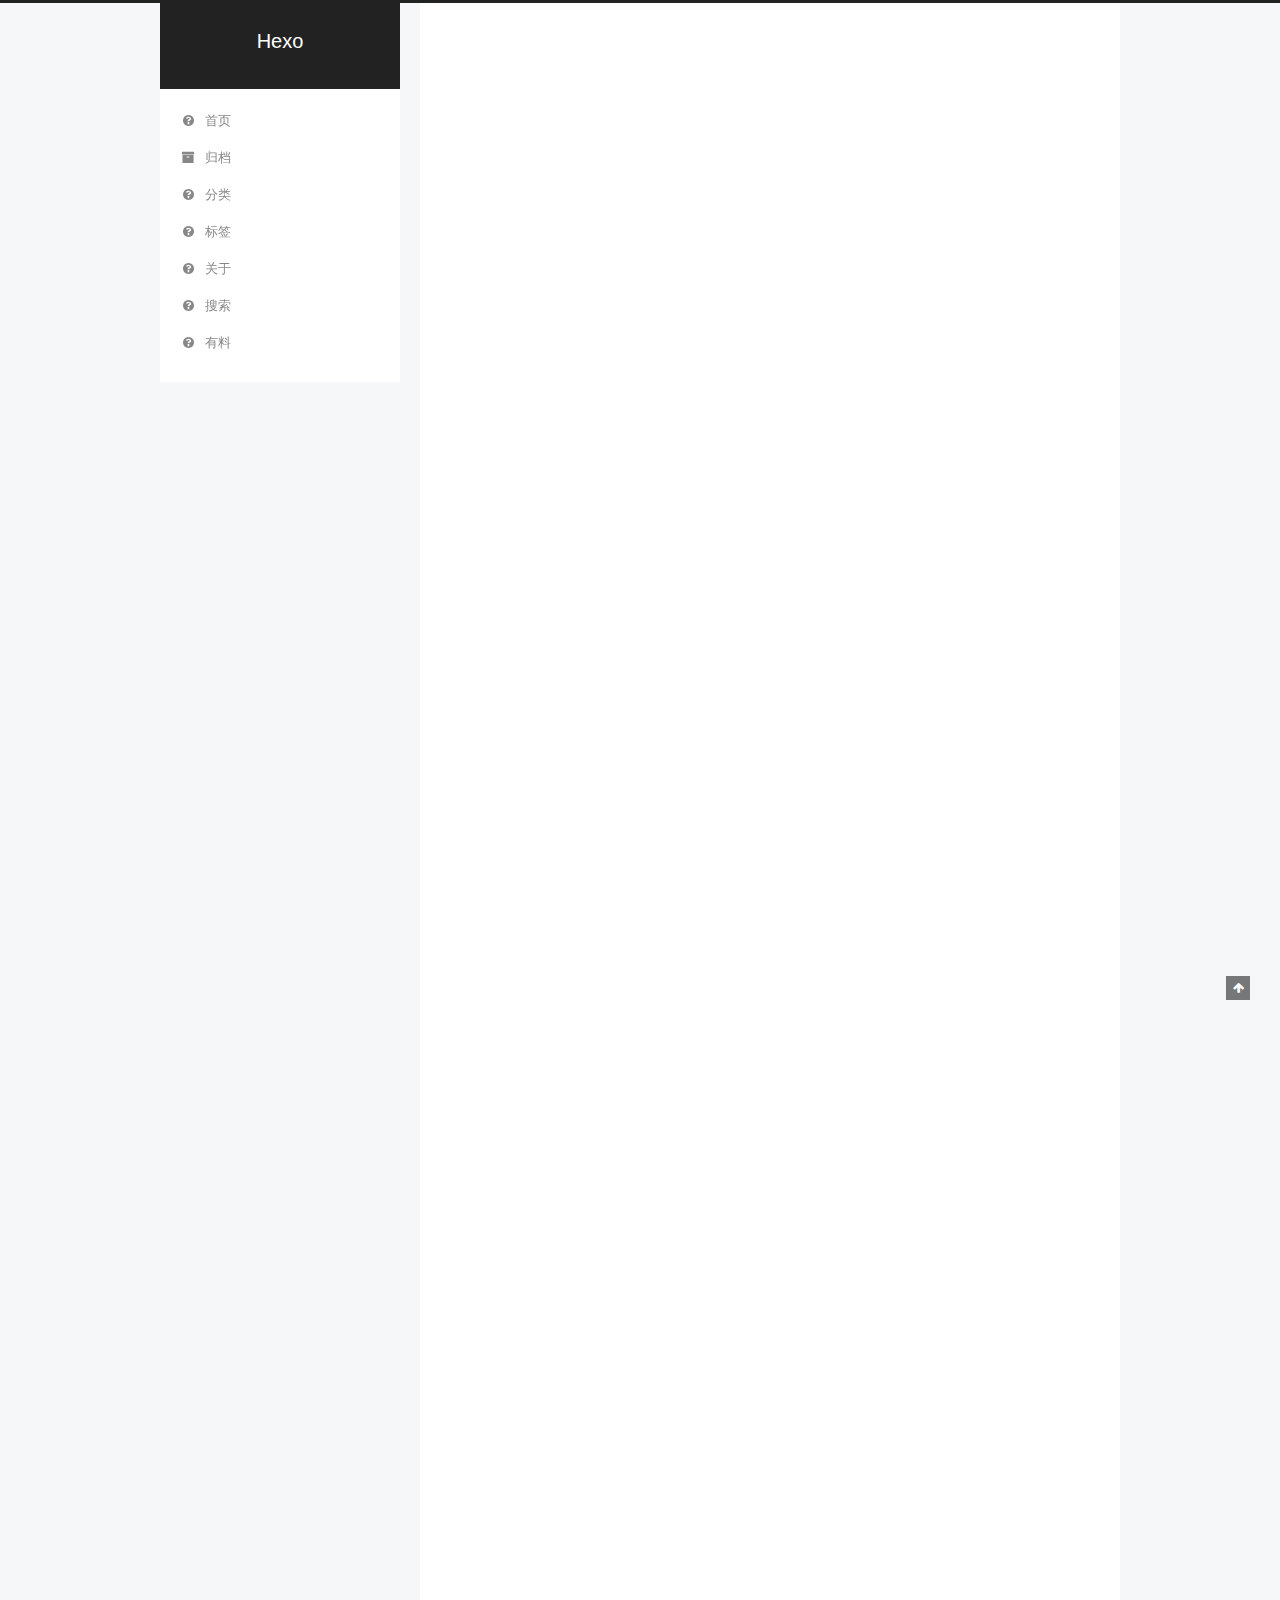
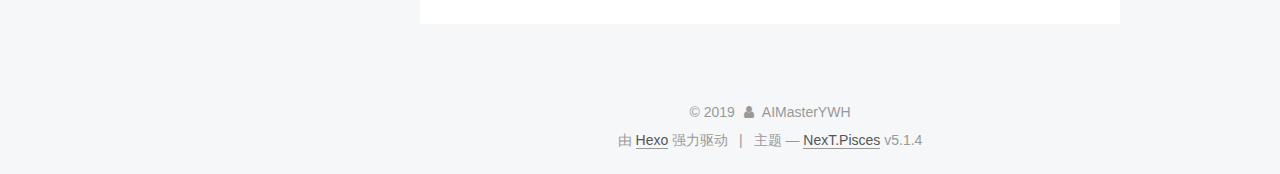
==== commit 6c5d10a5: "Site updated: 2019-04-08 19:11:22" ====
--- a/index.html
+++ b/index.html
@@ -279,6 +279,126 @@
   
   
   <div class="post-block">
+    <link itemprop="mainEntityOfPage" href="http://yoursite.com/2019/04/08/妈妈我爱你/">
+
+    <span hidden itemprop="author" itemscope itemtype="http://schema.org/Person">
+      <meta itemprop="name" content="AIMasterYWH">
+      <meta itemprop="description" content>
+      <meta itemprop="image" content="/images/avatar.gif">
+    </span>
+
+    <span hidden itemprop="publisher" itemscope itemtype="http://schema.org/Organization">
+      <meta itemprop="name" content="Hexo">
+    </span>
+
+    
+      <header class="post-header">
+
+        
+        
+          <h1 class="post-title" itemprop="name headline">
+                
+                <a class="post-title-link" href="/2019/04/08/妈妈我爱你/" itemprop="url">未命名</a></h1>
+        
+
+        <div class="post-meta">
+          <span class="post-time">
+            
+              <span class="post-meta-item-icon">
+                <i class="fa fa-calendar-o"></i>
+              </span>
+              
+                <span class="post-meta-item-text">发表于</span>
+              
+              <time title="创建于" itemprop="dateCreated datePublished" datetime="2019-04-08T19:07:09+08:00">
+                2019-04-08
+              </time>
+            
+
+            
+
+            
+          </span>
+
+          
+
+          
+            
+          
+
+          
+          
+
+          
+
+          
+
+          
+
+        </div>
+      </header>
+    
+
+    
+    
+    
+    <div class="post-body" itemprop="articleBody">
+
+      
+      
+
+      
+        
+          
+            <p>妈妈我爱你<br>我说到的一定做到<img src="https://img-blog.csdnimg.cn/20190408190637644.png?x-oss-process=image/watermark,type_ZmFuZ3poZW5naGVpdGk,shadow_10,text_aHR0cHM6Ly9ibG9nLmNzZG4ubmV0L3dlaXhpbl80MzQwMjQ0NQ==,size_16,color_FFFFFF,t_70" alt="在这里插入图片描述"></p>
+
+          
+        
+      
+    </div>
+    
+    
+    
+
+    
+
+    
+
+    
+
+    <footer class="post-footer">
+      
+
+      
+
+      
+
+      
+      
+        <div class="post-eof"></div>
+      
+    </footer>
+  </div>
+  
+  
+  
+  </article>
+
+
+    
+      
+
+  
+
+  
+  
+  
+
+  <article class="post post-type-normal" itemscope itemtype="http://schema.org/Article">
+  
+  
+  
+  <div class="post-block">
     <link itemprop="mainEntityOfPage" href="http://yoursite.com/2019/04/08/MM-I-LOVE-U/">
 
     <span hidden itemprop="author" itemscope itemtype="http://schema.org/Person">
@@ -559,7 +679,7 @@
               
                 <a href="/archives/">
               
-                  <span class="site-state-item-count">2</span>
+                  <span class="site-state-item-count">3</span>
                   <span class="site-state-item-name">日志</span>
                 </a>
               </div>
--- a/css/main.css
+++ b/css/main.css
@@ -1823,7 +1823,7 @@
   width: 4px;
   height: 4px;
   border-radius: 50%;
-  background: #aacbcd;
+  background: #e4ffff;
 }
 .links-of-blogroll {
   font-size: 13px;
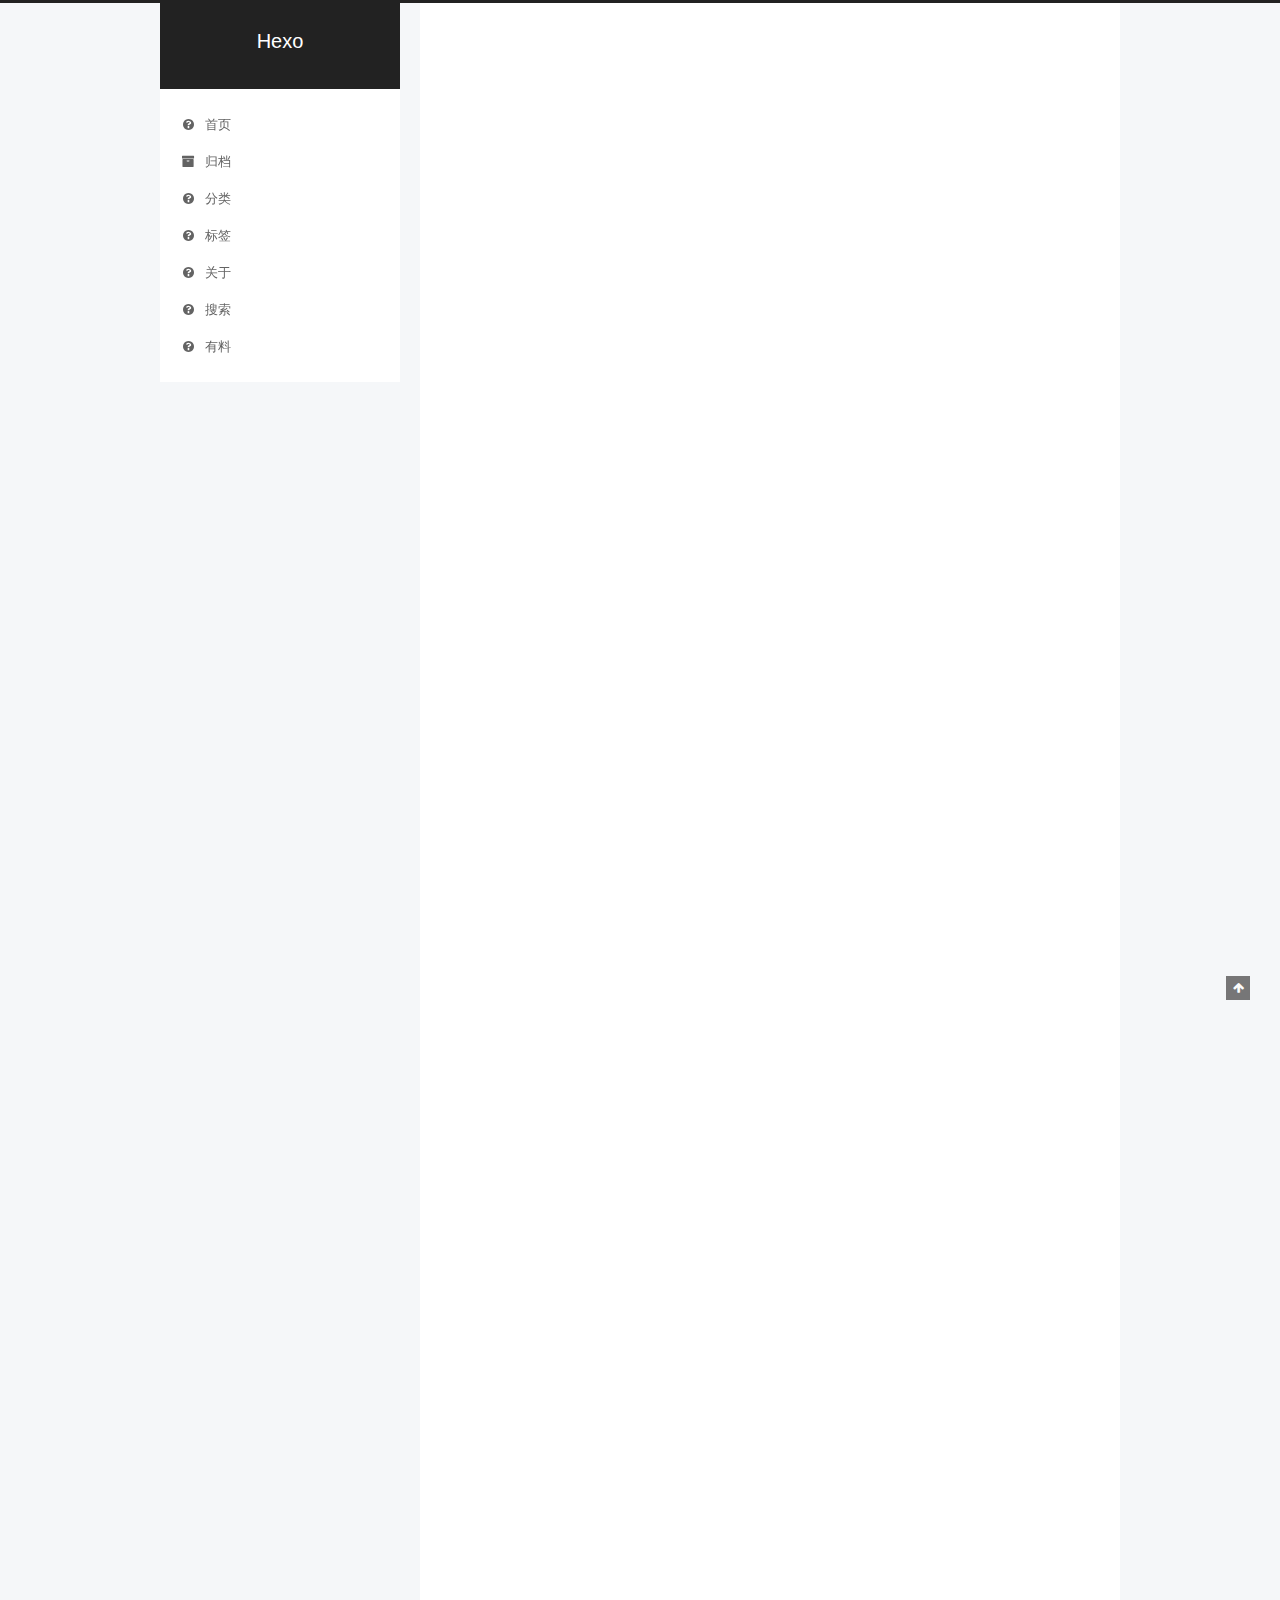
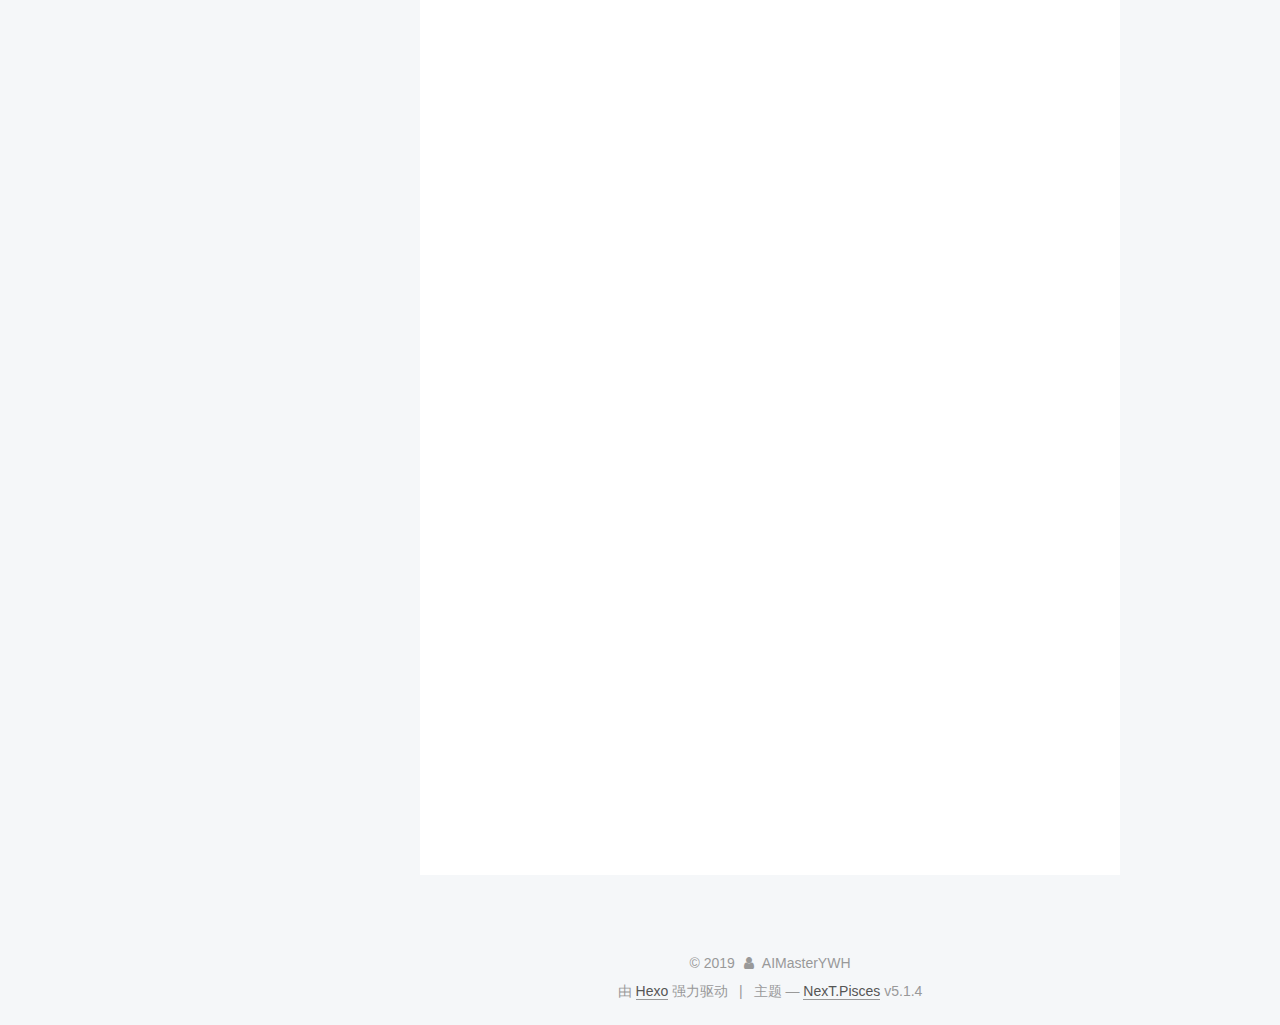
==== commit 45732253: "Site updated: 2019-04-09 07:47:06" ====
--- a/index.html
+++ b/index.html
@@ -279,12 +279,253 @@
   
   
   <div class="post-block">
-    <link itemprop="mainEntityOfPage" href="http://yoursite.com/2019/04/08/妈妈我爱你/">
+    <link itemprop="mainEntityOfPage" href="http://yoursite.com/2019/04/09/45月计划/">
 
     <span hidden itemprop="author" itemscope itemtype="http://schema.org/Person">
       <meta itemprop="name" content="AIMasterYWH">
       <meta itemprop="description" content>
-      <meta itemprop="image" content="/images/avatar.gif">
+      <meta itemprop="image" content="/images/blog.jpg">
+    </span>
+
+    <span hidden itemprop="publisher" itemscope itemtype="http://schema.org/Organization">
+      <meta itemprop="name" content="Hexo">
+    </span>
+
+    
+      <header class="post-header">
+
+        
+        
+          <h1 class="post-title" itemprop="name headline">
+                
+                <a class="post-title-link" href="/2019/04/09/45月计划/" itemprop="url">未命名</a></h1>
+        
+
+        <div class="post-meta">
+          <span class="post-time">
+            
+              <span class="post-meta-item-icon">
+                <i class="fa fa-calendar-o"></i>
+              </span>
+              
+                <span class="post-meta-item-text">发表于</span>
+              
+              <time title="创建于" itemprop="dateCreated datePublished" datetime="2019-04-09T07:44:52+08:00">
+                2019-04-09
+              </time>
+            
+
+            
+
+            
+          </span>
+
+          
+
+          
+            
+          
+
+          
+          
+
+          
+
+          
+
+          
+
+        </div>
+      </header>
+    
+
+    
+    
+    
+    <div class="post-body" itemprop="articleBody">
+
+      
+      
+
+      
+        
+          
+            <pre><code>**4/5月计划**
+</code></pre><p>我希望：<strong>五一能给妈妈3000的旅游经费！（必须给）</strong><br>            五一前必须给妈妈找到工作的惊喜，也让自己开心，重拾信心！<br>            找到工作前，每天至少138分<br>            与妈妈的余生争分夺秒！妈妈已经2年没真笑过了，我也是，就因为我沉迷游戏！没有工作！有工作，沉迷工作也无所谓！.<img src="https://img-blog.csdnimg.cn/20190409074155304.jpg?x-oss-process=image/watermark,type_ZmFuZ3poZW5naGVpdGk,shadow_10,text_aHR0cHM6Ly9ibG9nLmNzZG4ubmV0L3dlaXhpbl80MzQwMjQ0NQ==,size_16,color_FFFFFF,t_70" alt="在这里插入图片描述"></p>
+
+          
+        
+      
+    </div>
+    
+    
+    
+
+    
+
+    
+
+    
+
+    <footer class="post-footer">
+      
+
+      
+
+      
+
+      
+      
+        <div class="post-eof"></div>
+      
+    </footer>
+  </div>
+  
+  
+  
+  </article>
+
+
+    
+      
+
+  
+
+  
+  
+  
+
+  <article class="post post-type-normal" itemscope itemtype="http://schema.org/Article">
+  
+  
+  
+  <div class="post-block">
+    <link itemprop="mainEntityOfPage" href="http://yoursite.com/2019/04/08/我的誓言/">
+
+    <span hidden itemprop="author" itemscope itemtype="http://schema.org/Person">
+      <meta itemprop="name" content="AIMasterYWH">
+      <meta itemprop="description" content>
+      <meta itemprop="image" content="/images/blog.jpg">
+    </span>
+
+    <span hidden itemprop="publisher" itemscope itemtype="http://schema.org/Organization">
+      <meta itemprop="name" content="Hexo">
+    </span>
+
+    
+      <header class="post-header">
+
+        
+        
+          <h1 class="post-title" itemprop="name headline">
+                
+                <a class="post-title-link" href="/2019/04/08/我的誓言/" itemprop="url">未命名</a></h1>
+        
+
+        <div class="post-meta">
+          <span class="post-time">
+            
+              <span class="post-meta-item-icon">
+                <i class="fa fa-calendar-o"></i>
+              </span>
+              
+                <span class="post-meta-item-text">发表于</span>
+              
+              <time title="创建于" itemprop="dateCreated datePublished" datetime="2019-04-08T19:24:35+08:00">
+                2019-04-08
+              </time>
+            
+
+            
+
+            
+          </span>
+
+          
+
+          
+            
+          
+
+          
+          
+
+          
+
+          
+
+          
+
+        </div>
+      </header>
+    
+
+    
+    
+    
+    <div class="post-body" itemprop="articleBody">
+
+      
+      
+
+      
+        
+          
+            <p>title: 测试<br>50宝30法<br><img src="https://img-blog.csdnimg.cn/20190408192430641.png?x-oss-process=image/watermark,type_ZmFuZ3poZW5naGVpdGk,shadow_10,text_aHR0cHM6Ly9ibG9nLmNzZG4ubmV0L3dlaXhpbl80MzQwMjQ0NQ==,size_16,color_FFFFFF,t_70" alt="在这里插入图片描述"></p>
+
+          
+        
+      
+    </div>
+    
+    
+    
+
+    
+
+    
+
+    
+
+    <footer class="post-footer">
+      
+
+      
+
+      
+
+      
+      
+        <div class="post-eof"></div>
+      
+    </footer>
+  </div>
+  
+  
+  
+  </article>
+
+
+    
+      
+
+  
+
+  
+  
+  
+
+  <article class="post post-type-normal" itemscope itemtype="http://schema.org/Article">
+  
+  
+  
+  <div class="post-block">
+    <link itemprop="mainEntityOfPage" href="http://yoursite.com/2019/04/08/妈妈我爱你/">
+
+    <span hidden itemprop="author" itemscope itemtype="http://schema.org/Person">
+      <meta itemprop="name" content="AIMasterYWH">
+      <meta itemprop="description" content>
+      <meta itemprop="image" content="/images/blog.jpg">
     </span>
 
     <span hidden itemprop="publisher" itemscope itemtype="http://schema.org/Organization">
@@ -404,7 +645,7 @@
     <span hidden itemprop="author" itemscope itemtype="http://schema.org/Person">
       <meta itemprop="name" content="AIMasterYWH">
       <meta itemprop="description" content>
-      <meta itemprop="image" content="/images/avatar.gif">
+      <meta itemprop="image" content="/images/blog.jpg">
     </span>
 
     <span hidden itemprop="publisher" itemscope itemtype="http://schema.org/Organization">
@@ -523,7 +764,7 @@
     <span hidden itemprop="author" itemscope itemtype="http://schema.org/Person">
       <meta itemprop="name" content="AIMasterYWH">
       <meta itemprop="description" content>
-      <meta itemprop="image" content="/images/avatar.gif">
+      <meta itemprop="image" content="/images/blog.jpg">
     </span>
 
     <span hidden itemprop="publisher" itemscope itemtype="http://schema.org/Organization">
@@ -668,6 +909,8 @@
         <div class="site-overview">
           <div class="site-author motion-element" itemprop="author" itemscope itemtype="http://schema.org/Person">
             
+              <img class="site-author-image" itemprop="image" src="/images/blog.jpg" alt="AIMasterYWH">
+            
               <p class="site-author-name" itemprop="name">AIMasterYWH</p>
               <p class="site-description motion-element" itemprop="description"></p>
           </div>
@@ -679,7 +922,7 @@
               
                 <a href="/archives/">
               
-                  <span class="site-state-item-count">3</span>
+                  <span class="site-state-item-count">5</span>
                   <span class="site-state-item-name">日志</span>
                 </a>
               </div>
--- a/css/main.css
+++ b/css/main.css
@@ -1823,7 +1823,7 @@
   width: 4px;
   height: 4px;
   border-radius: 50%;
-  background: #e4ffff;
+  background: #406ee5;
 }
 .links-of-blogroll {
   font-size: 13px;
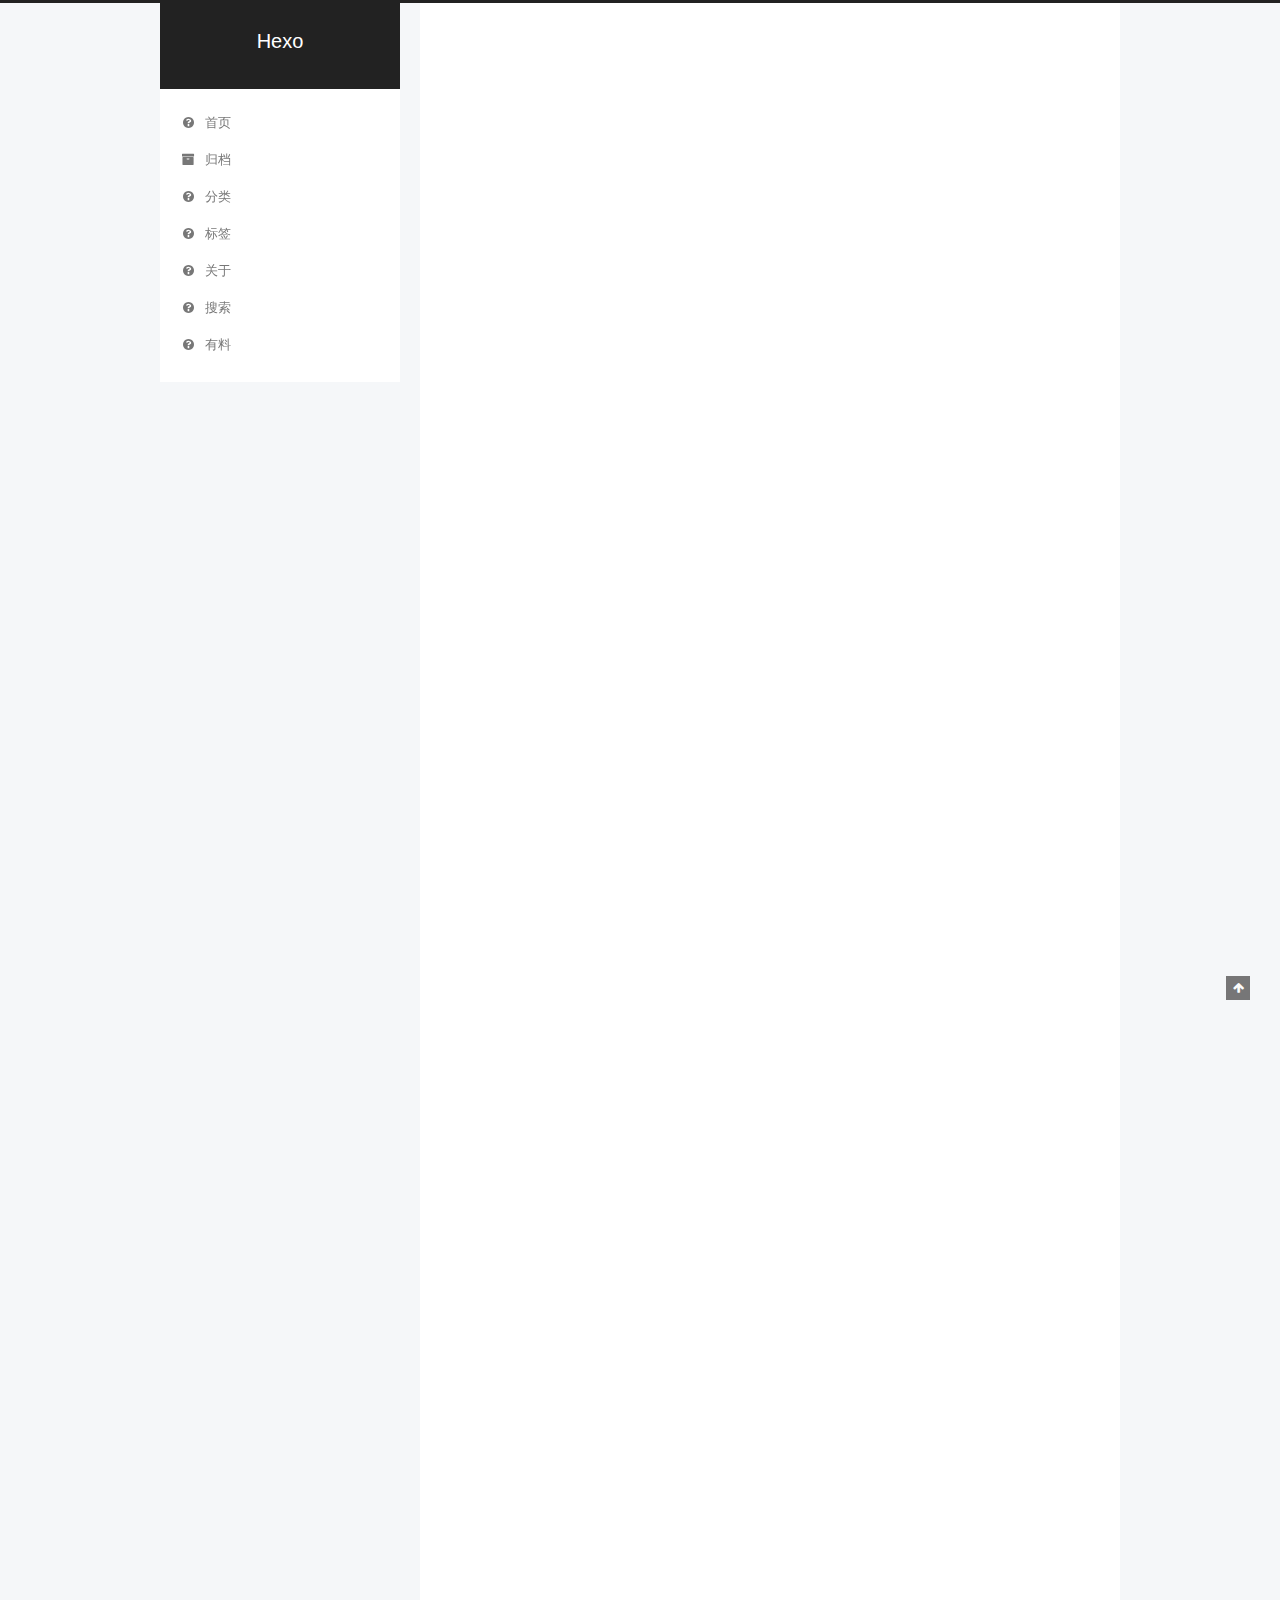
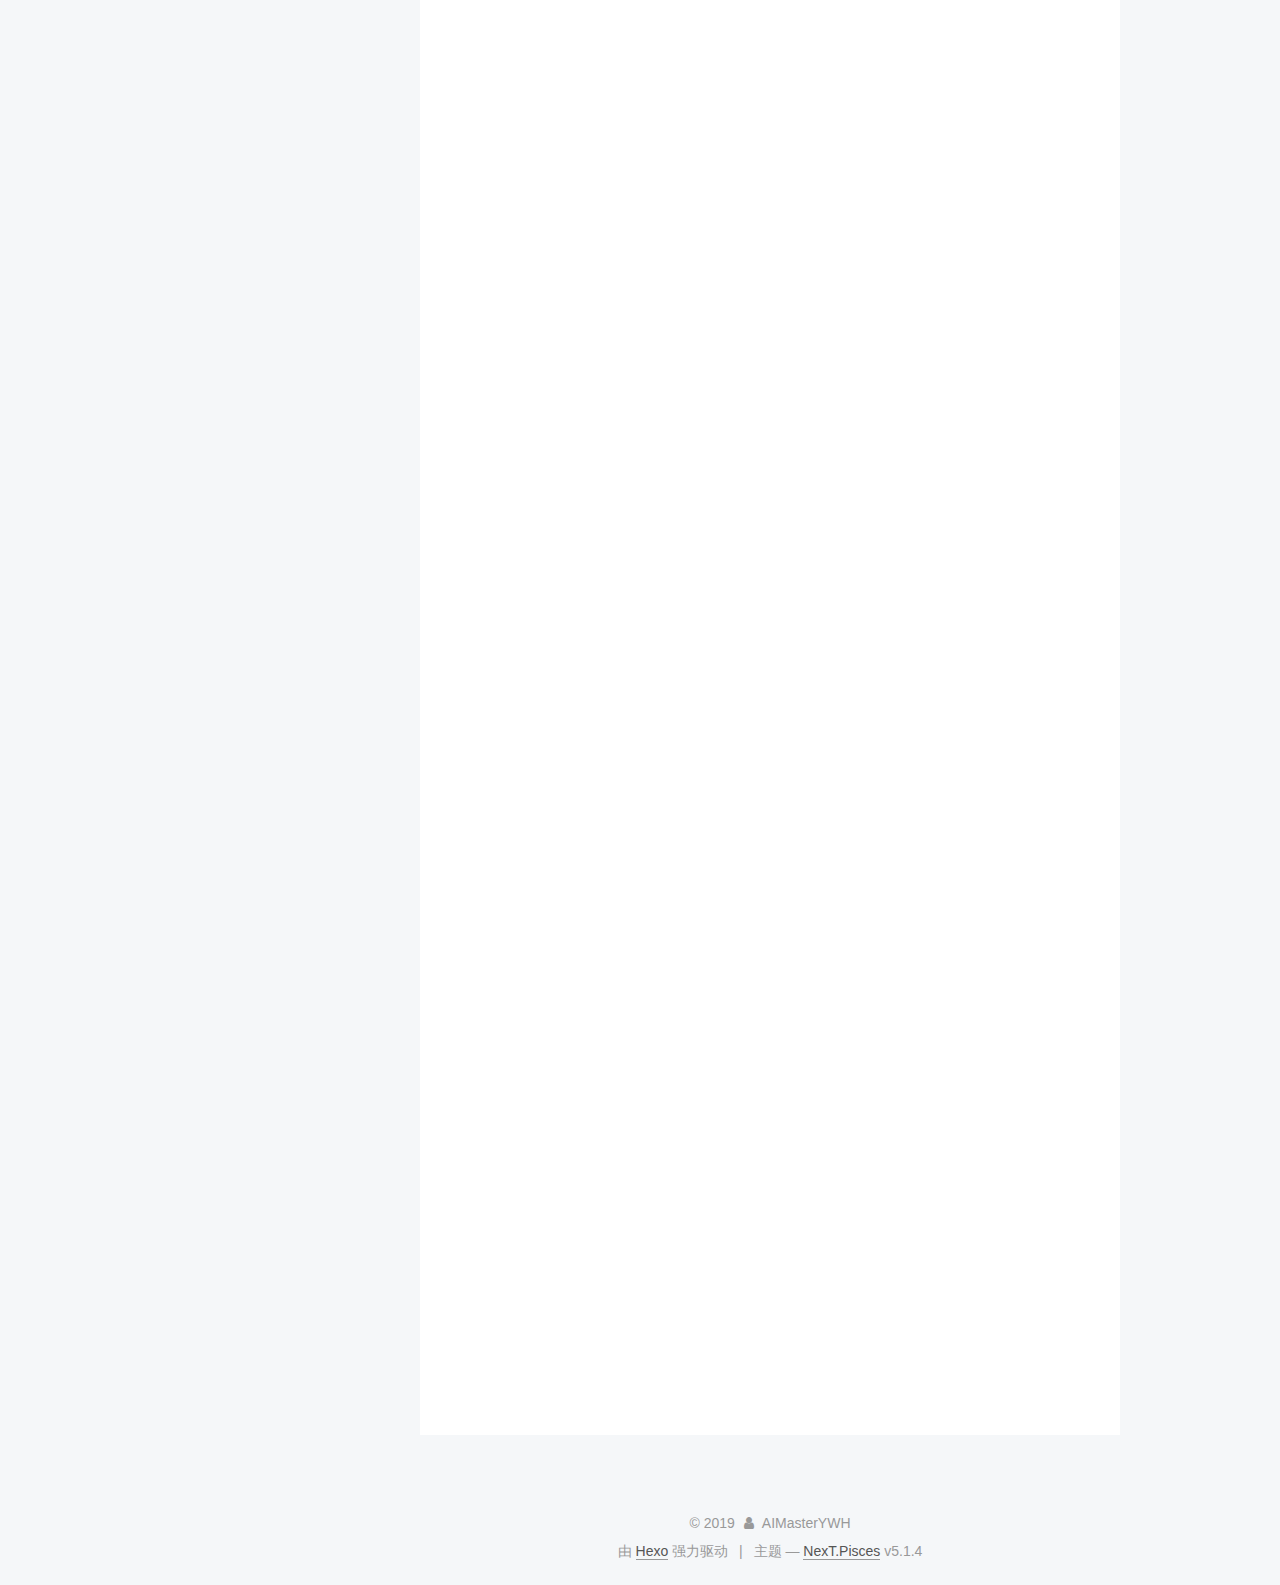
==== commit 5641a72b: "Site updated: 2019-04-09 16:44:29" ====
--- a/index.html
+++ b/index.html
@@ -279,6 +279,128 @@
   
   
   <div class="post-block">
+    <link itemprop="mainEntityOfPage" href="http://yoursite.com/2019/04/09/我要来真的了/">
+
+    <span hidden itemprop="author" itemscope itemtype="http://schema.org/Person">
+      <meta itemprop="name" content="AIMasterYWH">
+      <meta itemprop="description" content>
+      <meta itemprop="image" content="/images/blog.jpg">
+    </span>
+
+    <span hidden itemprop="publisher" itemscope itemtype="http://schema.org/Organization">
+      <meta itemprop="name" content="Hexo">
+    </span>
+
+    
+      <header class="post-header">
+
+        
+        
+          <h1 class="post-title" itemprop="name headline">
+                
+                <a class="post-title-link" href="/2019/04/09/我要来真的了/" itemprop="url">未命名</a></h1>
+        
+
+        <div class="post-meta">
+          <span class="post-time">
+            
+              <span class="post-meta-item-icon">
+                <i class="fa fa-calendar-o"></i>
+              </span>
+              
+                <span class="post-meta-item-text">发表于</span>
+              
+              <time title="创建于" itemprop="dateCreated datePublished" datetime="2019-04-09T16:42:26+08:00">
+                2019-04-09
+              </time>
+            
+
+            
+
+            
+          </span>
+
+          
+
+          
+            
+          
+
+          
+          
+
+          
+
+          
+
+          
+
+        </div>
+      </header>
+    
+
+    
+    
+    
+    <div class="post-body" itemprop="articleBody">
+
+      
+      
+
+      
+        
+          
+            <h2 id="我要来真的了！"><a href="#我要来真的了！" class="headerlink" title="我要来真的了！"></a>我要来真的了！</h2><p><strong>5月还找不到工作，就干这一行了，说明你不适合，你都准备2年了！</strong></p>
+<p>只要能30法拉利，加入SCC，让我干什么都可以（包括每天爱上java），不止程序员！程序员创业成功的可能性也不高！</p>
+<p>你要实现梦想，必须创业！你自己为自己工作！你还不拼命！<br><strong>每天，144分之后，少挣1000，一口尿；少挣1万一口屎！</strong><br>自现在执行2019.4.9<br><img src="https://img-blog.csdnimg.cn/20190409164220843.png?x-oss-process=image/watermark,type_ZmFuZ3poZW5naGVpdGk,shadow_10,text_aHR0cHM6Ly9ibG9nLmNzZG4ubmV0L3dlaXhpbl80MzQwMjQ0NQ==,size_16,color_FFFFFF,t_70" alt="在这里插入图片描述"></p>
+
+          
+        
+      
+    </div>
+    
+    
+    
+
+    
+
+    
+
+    
+
+    <footer class="post-footer">
+      
+
+      
+
+      
+
+      
+      
+        <div class="post-eof"></div>
+      
+    </footer>
+  </div>
+  
+  
+  
+  </article>
+
+
+    
+      
+
+  
+
+  
+  
+  
+
+  <article class="post post-type-normal" itemscope itemtype="http://schema.org/Article">
+  
+  
+  
+  <div class="post-block">
     <link itemprop="mainEntityOfPage" href="http://yoursite.com/2019/04/09/45月计划/">
 
     <span hidden itemprop="author" itemscope itemtype="http://schema.org/Person">
@@ -922,7 +1044,7 @@
               
                 <a href="/archives/">
               
-                  <span class="site-state-item-count">5</span>
+                  <span class="site-state-item-count">6</span>
                   <span class="site-state-item-name">日志</span>
                 </a>
               </div>
--- a/css/main.css
+++ b/css/main.css
@@ -1823,7 +1823,7 @@
   width: 4px;
   height: 4px;
   border-radius: 50%;
-  background: #406ee5;
+  background: #55ff58;
 }
 .links-of-blogroll {
   font-size: 13px;
